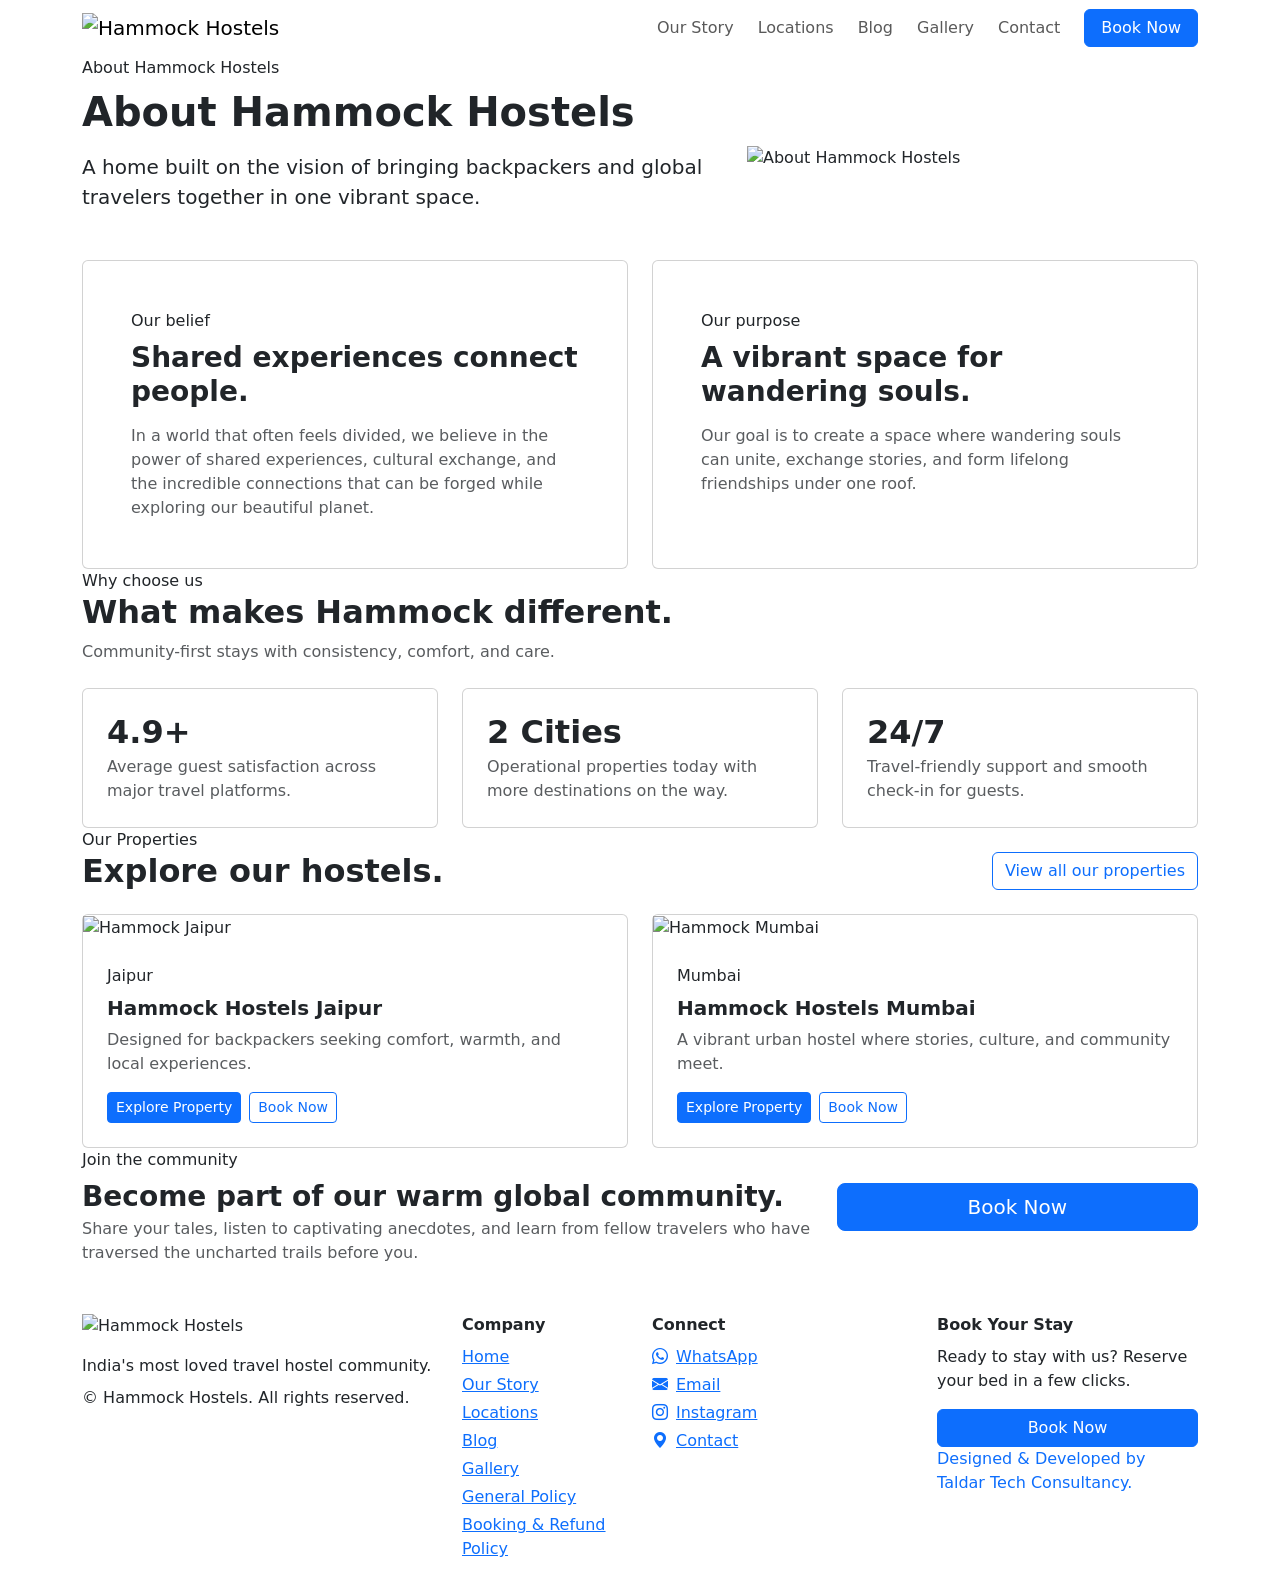
==== about.html @ 4b9c912d "Update navigation links across multiple pages to replace "Our Locations" with "Locations" for improv" ====
<!doctype html>
<html lang="en">
  <head>
    <meta charset="utf-8" />
    <meta name="viewport" content="width=device-width, initial-scale=1" />
    <title>About Hammock Hostels | Community-Driven Stays</title>
    <meta name="description" content="Learn about Hammock Hostels, our mission, values, and how we create community-driven backpacker stays across India." />

    <link rel="canonical" href="https://hammockhostels.com/about.html" />
    <meta name="robots" content="index, follow" />
    <meta name="author" content="Hammock Hostels" />
    <meta property="og:title" content="About Hammock Hostels | Community-Driven Stays" />
    <meta property="og:description" content="Learn about Hammock Hostels, our mission, values, and how we create community-driven backpacker stays across India." />
    <meta property="og:type" content="article" />
    <meta property="og:url" content="https://hammockhostels.com/about.html" />
    <meta property="og:image" content="https://hammockhostels.com/assets/logo/hammock-logo-without-letter.png" />
    <meta property="og:site_name" content="Hammock Hostels" />
    <meta name="twitter:card" content="summary_large_image" />
    <meta name="twitter:title" content="About Hammock Hostels | Community-Driven Stays" />
    <meta name="twitter:description" content="Learn about Hammock Hostels, our mission, values, and how we create community-driven backpacker stays across India." />
    <meta name="twitter:image" content="https://hammockhostels.com/assets/logo/hammock-logo-without-letter.png" />


    <link rel="icon" href="assets/logo/hammock-logo-without-letter.png" />
    <link href="https://cdn.jsdelivr.net/npm/bootstrap@5.3.3/dist/css/bootstrap.min.css" rel="stylesheet" />
    <link href="https://cdn.jsdelivr.net/npm/bootstrap-icons@1.11.3/font/bootstrap-icons.min.css" rel="stylesheet" />
    <link href="assets/css/style.css" rel="stylesheet" />
  </head>
  <body>
    <nav class="navbar navbar-expand-lg navbar-glass sticky-top">
      <div class="container">
        <a class="navbar-brand d-flex align-items-center gap-2" href="index.html">
          <img loading="lazy" decoding="async" class="brand-logo" src="assets/logo/hammock-logo.png" alt="Hammock Hostels" />
        </a>
        <button class="navbar-toggler" type="button" data-bs-toggle="collapse" data-bs-target="#nav">
          <span class="navbar-toggler-icon"></span>
        </button>
        <div id="nav" class="collapse navbar-collapse">
          <ul class="navbar-nav ms-auto align-items-lg-center gap-lg-2">
            <li class="nav-item"><a class="nav-link" data-nav href="about.html">Our Story</a></li>
            <li class="nav-item"><a class="nav-link" data-nav href="properties.html">Locations</a></li>
            <li class="nav-item"><a class="nav-link" data-nav href="blog.html">Blog</a></li>
            <li class="nav-item"><a class="nav-link" data-nav href="gallery.html">Gallery</a></li>
            <li class="nav-item"><a class="nav-link" data-nav href="contact.html">Contact</a></li>
            <li class="nav-item ms-lg-2">
              <a class="btn btn-primary px-3" data-book-now href="https://live.ipms247.com/booking/book-rooms-hammockhostels">Book Now</a>
            </li>
          </ul>
        </div>
      </div>
    </nav>

    <header class="hero">
      <div class="container">
        <div class="row align-items-center g-4">
          <div class="col-lg-7">
            <div class="section-kicker mb-2">About Hammock Hostels</div>
            <h1 class="display-6 fw-bold mb-3">About Hammock Hostels</h1>
            <p class="lead mb-0">
              A home built on the vision of bringing backpackers and global travelers together in one vibrant space.
            </p>
            <div class="logo-cluster mt-4" aria-hidden="true">
                <img loading="lazy" decoding="async" class="logo-chip" src="assets/icons/logo-pack/Asset_29-131c7d7a-509d-4165-92bc-ad2beef2f0e0.png" alt="" aria-hidden="true" />
                <img loading="lazy" decoding="async" class="logo-chip" src="assets/icons/logo-pack/Asset_31-cc5bdbb4-d6c3-4445-a558-3cbe6548e3f3.png" alt="" aria-hidden="true" />
                <img loading="lazy" decoding="async" class="logo-chip" src="assets/icons/logo-pack/Asset_30-63a9f357-3b24-4699-88d5-4d96b8bf641d.png" alt="" aria-hidden="true" />
            </div>
          </div>
          <div class="col-lg-5">
            <div class="hero-media">
              <picture>
                <source srcset="assets/images/our-story.webp" type="image/webp" />
                <img loading="eager" fetchpriority="high" decoding="async" src="assets/images/our-story.webp" alt="About Hammock Hostels" />
              </picture>
            </div>
          </div>
        </div>
      </div>
    </header>

    <main>
      <section class="section">
        <div class="container container-narrow">
          <div class="row g-4">
            <div class="col-lg-6">
              <div class="card card-soft h-100">
                <div class="card-body p-4 p-lg-5">
                  <div class="section-kicker mb-2">Our belief</div>
                  <h2 class="h3 fw-bold mb-3">Shared experiences connect people.</h2>
                  <p class="text-muted mb-0">
                    In a world that often feels divided, we believe in the power of shared experiences, cultural exchange,
                    and the incredible connections that can be forged while exploring our beautiful planet.
                  </p>
                </div>
              </div>
            </div>
            <div class="col-lg-6">
              <div class="card card-soft h-100">
                <div class="card-body p-4 p-lg-5">
                  <div class="section-kicker mb-2">Our purpose</div>
                  <h2 class="h3 fw-bold mb-3">A vibrant space for wandering souls.</h2>
                  <p class="text-muted mb-0">
                    Our goal is to create a space where wandering souls can unite, exchange stories, and form lifelong
                    friendships under one roof.
                  </p>
                </div>
              </div>
            </div>
          </div>
        </div>
      </section>

      <section class="section pt-0">
        <div class="container container-narrow">
          <div class="section-heading mb-4">
            <div class="section-kicker">Why choose us</div>
            <h2 class="h2 fw-bold mb-2">What makes Hammock different.</h2>
            <p class="text-muted mb-0">Community-first stays with consistency, comfort, and care.</p>
          </div>
          <div class="row g-4">
            <div class="col-md-4">
              <div class="card card-soft h-100">
                <div class="card-body p-4">
                  <div class="h2 fw-bold mb-1">4.9+</div>
                  <p class="text-muted mb-0">Average guest satisfaction across major travel platforms.</p>
                </div>
              </div>
            </div>
            <div class="col-md-4">
              <div class="card card-soft h-100">
                <div class="card-body p-4">
                  <div class="h2 fw-bold mb-1">2 Cities</div>
                  <p class="text-muted mb-0">Operational properties today with more destinations on the way.</p>
                </div>
              </div>
            </div>
            <div class="col-md-4">
              <div class="card card-soft h-100">
                <div class="card-body p-4">
                  <div class="h2 fw-bold mb-1">24/7</div>
                  <p class="text-muted mb-0">Travel-friendly support and smooth check-in for guests.</p>
                </div>
              </div>
            </div>
          </div>
        </div>
      </section>

      <section class="section pt-0">
        <div class="container container-narrow">
          <div class="d-flex align-items-end justify-content-between gap-3 mb-4">
            <div class="section-heading">
              <div class="section-kicker">Our Properties</div>
              <h2 class="h2 fw-bold mb-0">Explore our hostels.</h2>
            </div>
            <a class="btn btn-outline-primary d-none d-md-inline-flex" href="properties.html">View all our properties</a>
          </div>
          <div class="row g-4">
            <div class="col-md-6">
              <article class="card card-soft h-100">
                <div class="property-thumb">
                  <img loading="lazy" decoding="async" src="assets/images/jaipur.webp" alt="Hammock Jaipur" />
                </div>
                <div class="card-body p-4">
                  <div class="section-kicker mb-2">Jaipur</div>
                  <h3 class="h5 fw-bold mb-2">Hammock Hostels Jaipur</h3>
                  <p class="text-muted mb-3">Designed for backpackers seeking comfort, warmth, and local experiences.</p>
                  <div class="d-flex gap-2">
                    <a class="btn btn-primary btn-sm" href="jaipur.html">Explore Property</a>
                    <a class="btn btn-outline-primary btn-sm" data-book-now href="https://live.ipms247.com/booking/book-rooms-hammockhostels">Book Now</a>
                  </div>
                </div>
              </article>
            </div>
            <div class="col-md-6">
              <article class="card card-soft h-100">
                <div class="property-thumb">
                  <img loading="lazy" decoding="async" src="assets/images/mumbai.webp" alt="Hammock Mumbai" />
                </div>
                <div class="card-body p-4">
                  <div class="section-kicker mb-2">Mumbai</div>
                  <h3 class="h5 fw-bold mb-2">Hammock Hostels Mumbai</h3>
                  <p class="text-muted mb-3">A vibrant urban hostel where stories, culture, and community meet.</p>
                  <div class="d-flex gap-2">
                    <a class="btn btn-primary btn-sm" href="mumbai.html">Explore Property</a>
                    <a class="btn btn-outline-primary btn-sm" data-book-now href="https://live.ipms247.com/booking/book-rooms-hammockhostels">Book Now</a>
                  </div>
                </div>
              </article>
            </div>
          </div>
        </div>
      </section>

      <section class="section pt-0">
        <div class="container container-narrow">
          <div class="cta-band">
            <div class="row g-3 align-items-center">
              <div class="col-lg-8">
                <div class="section-kicker mb-2">Join the community</div>
                <h2 class="h3 fw-bold mb-1">Become part of our warm global community.</h2>
                <p class="text-muted mb-0">
                  Share your tales, listen to captivating anecdotes, and learn from fellow travelers who have traversed
                  the uncharted trails before you.
                </p>
              </div>
              <div class="col-lg-4 text-lg-end">
                <a class="btn btn-primary btn-lg w-100 w-lg-auto px-4" data-book-now href="https://live.ipms247.com/booking/book-rooms-hammockhostels">Book Now</a>
              </div>
            </div>
          </div>
        </div>
      </section>
    </main>
    <footer class="pt-5 pb-4">
      <div class="container">
        <div class="row g-4 align-items-start footer-grid">
          <div class="col-lg-4">
            <img loading="lazy" decoding="async" class="footer-logo" src="assets/logo/hammock-logo.png" alt="Hammock Hostels" />
            <p class="mt-3 mb-2 fineprint">India's most loved travel hostel community.</p>
            <p class="mb-0 fineprint">© <span data-current-year></span> Hammock Hostels. All rights reserved.</p>
          </div>

          <div class="col-6 col-md-4 col-lg-2">
            <div class="fw-semibold mb-2">Company</div>
            <div class="d-grid gap-1">
              <a href="index.html">Home</a>
              <a href="about.html">Our Story</a>
              <a href="properties.html">Locations</a>
              <a href="blog.html">Blog</a>
              <a href="gallery.html">Gallery</a>
              <a href="general-policy.html">General Policy</a>
              <a href="booking-refund-policy.html">Booking &amp; Refund Policy</a>
            </div>
          </div>

          <div class="col-6 col-md-4 col-lg-3">
            <div class="fw-semibold mb-2">Connect</div>
            <div class="d-grid gap-1 footer-social-links">
              <a href="https://wa.me/+919152216941" target="_blank" rel="noopener noreferrer"><i class="bi bi-whatsapp me-2" aria-hidden="true"></i>WhatsApp</a>
              <a href="mailto:hello@hammockhostels.com"><i class="bi bi-envelope-fill me-2" aria-hidden="true"></i>Email</a>
              <a href="https://www.instagram.com/hammock.hostels?igsh=cXl5Z3djZmlzbGJj" target="_blank" rel="noopener noreferrer"><i class="bi bi-instagram me-2" aria-hidden="true"></i>Instagram</a>
              <a href="contact.html"><i class="bi bi-geo-alt-fill me-2" aria-hidden="true"></i>Contact</a>
            </div>
          </div>

          <div class="col-md-4 col-lg-3">
            <div class="fw-semibold mb-2">Book Your Stay</div>
            <p class="fineprint mb-3">Ready to stay with us? Reserve your bed in a few clicks.</p>
            <a class="btn btn-primary w-100" data-book-now href="https://live.ipms247.com/booking/book-rooms-hammockhostels">Book Now</a>
            <a class="fineprint d-inline-block text-decoration-none" href="https://taldartechconsultancy.com" target="_blank" rel="noopener noreferrer">Designed &amp; Developed by Taldar Tech Consultancy.</a>
          </div>
        </div>
      </div>
    </footer>

    <script src="https://cdn.jsdelivr.net/npm/bootstrap@5.3.3/dist/js/bootstrap.bundle.min.js"></script>
    <script src="assets/js/main.js"></script>
  </body>
</html>
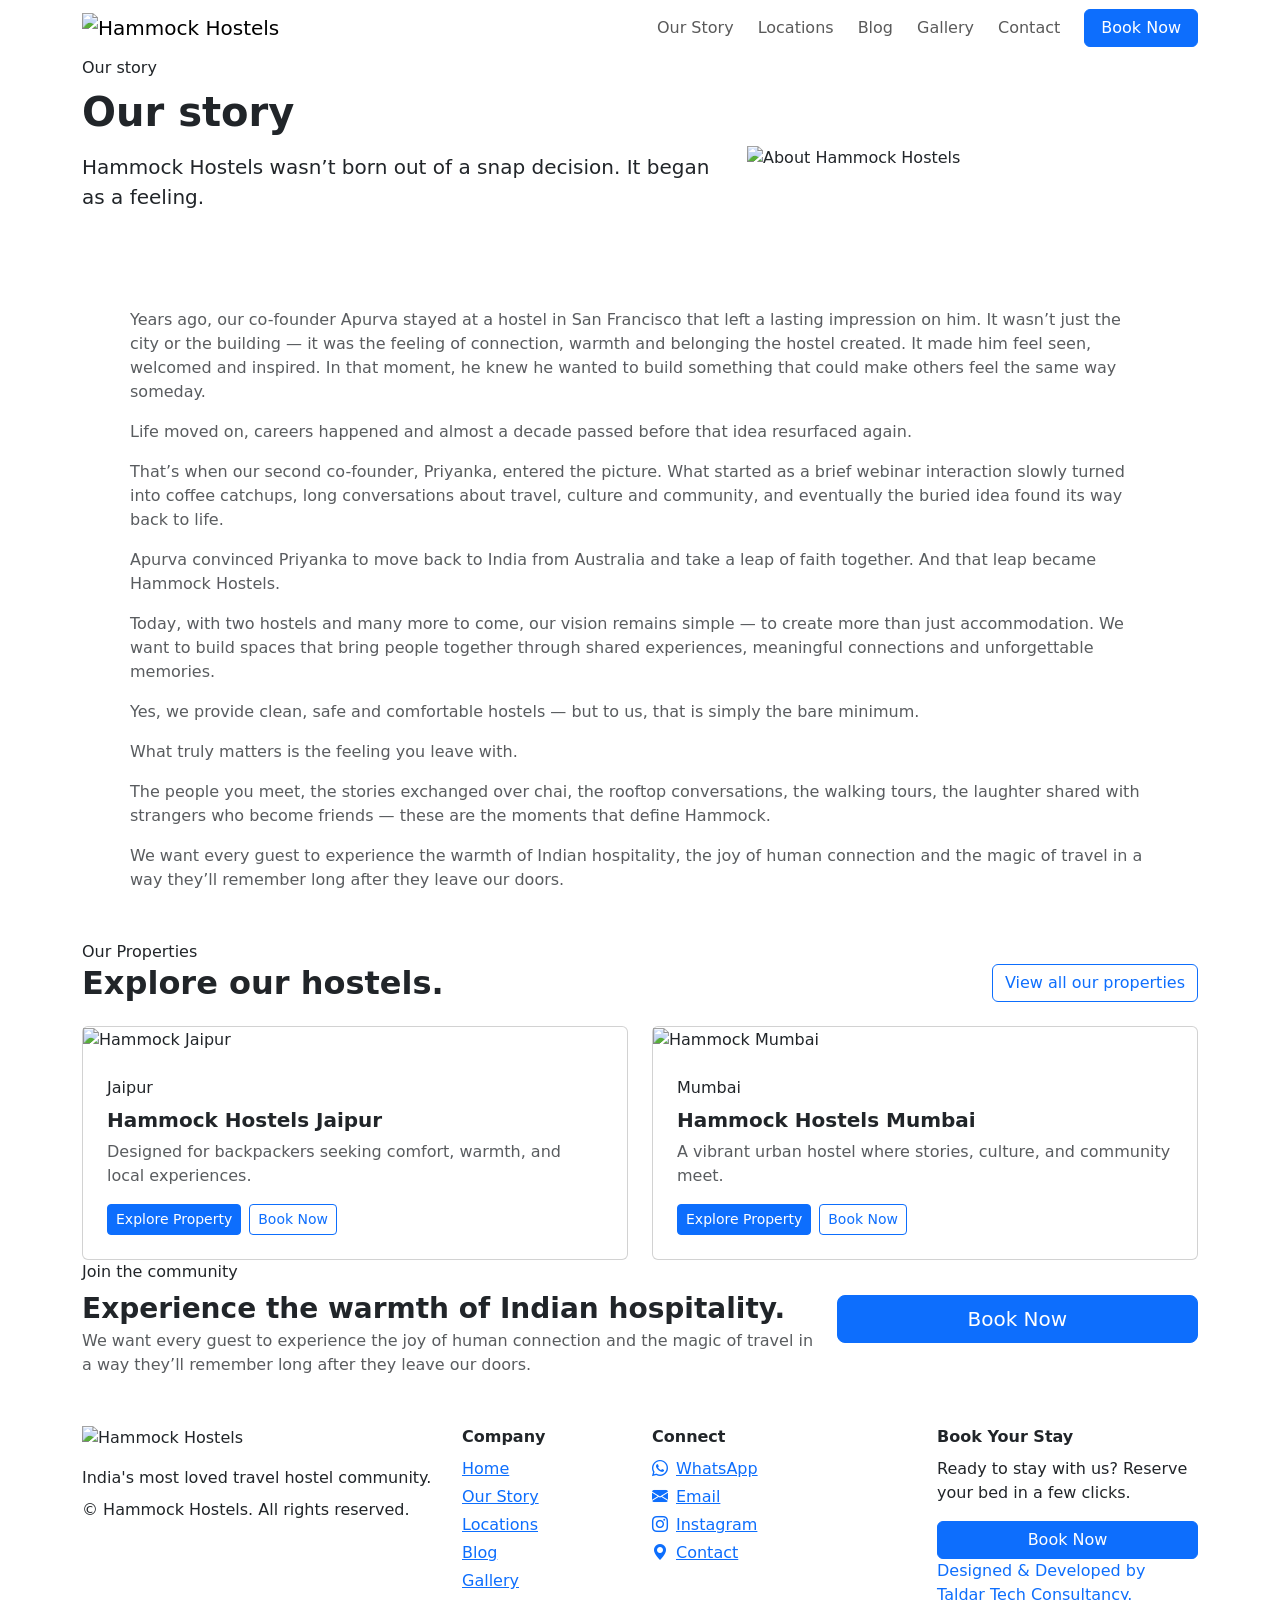
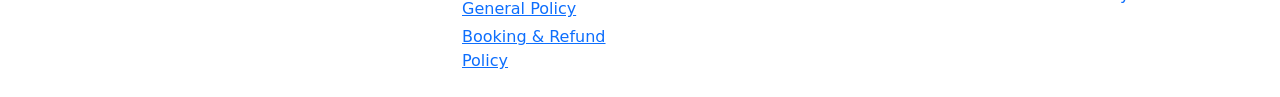
==== commit 62e72fc5: "Revise about.html content to enhance storytelling and emotional connection; update section titles an" ====
--- a/about.html
+++ b/about.html
@@ -54,10 +54,10 @@
       <div class="container">
         <div class="row align-items-center g-4">
           <div class="col-lg-7">
-            <div class="section-kicker mb-2">About Hammock Hostels</div>
-            <h1 class="display-6 fw-bold mb-3">About Hammock Hostels</h1>
+            <div class="section-kicker mb-2">Our story</div>
+            <h1 class="display-6 fw-bold mb-3">Our story</h1>
             <p class="lead mb-0">
-              A home built on the vision of bringing backpackers and global travelers together in one vibrant space.
+              Hammock Hostels wasn&rsquo;t born out of a snap decision. It began as a feeling.
             </p>
             <div class="logo-cluster mt-4" aria-hidden="true">
                 <img loading="lazy" decoding="async" class="logo-chip" src="assets/icons/logo-pack/Asset_29-131c7d7a-509d-4165-92bc-ad2beef2f0e0.png" alt="" aria-hidden="true" />
@@ -80,66 +80,17 @@
     <main>
       <section class="section">
         <div class="container container-narrow">
-          <div class="row g-4">
-            <div class="col-lg-6">
-              <div class="card card-soft h-100">
-                <div class="card-body p-4 p-lg-5">
-                  <div class="section-kicker mb-2">Our belief</div>
-                  <h2 class="h3 fw-bold mb-3">Shared experiences connect people.</h2>
-                  <p class="text-muted mb-0">
-                    In a world that often feels divided, we believe in the power of shared experiences, cultural exchange,
-                    and the incredible connections that can be forged while exploring our beautiful planet.
-                  </p>
-                </div>
-              </div>
-            </div>
-            <div class="col-lg-6">
-              <div class="card card-soft h-100">
-                <div class="card-body p-4 p-lg-5">
-                  <div class="section-kicker mb-2">Our purpose</div>
-                  <h2 class="h3 fw-bold mb-3">A vibrant space for wandering souls.</h2>
-                  <p class="text-muted mb-0">
-                    Our goal is to create a space where wandering souls can unite, exchange stories, and form lifelong
-                    friendships under one roof.
-                  </p>
-                </div>
-              </div>
-            </div>
-          </div>
-        </div>
-      </section>
-
-      <section class="section pt-0">
-        <div class="container container-narrow">
-          <div class="section-heading mb-4">
-            <div class="section-kicker">Why choose us</div>
-            <h2 class="h2 fw-bold mb-2">What makes Hammock different.</h2>
-            <p class="text-muted mb-0">Community-first stays with consistency, comfort, and care.</p>
-          </div>
-          <div class="row g-4">
-            <div class="col-md-4">
-              <div class="card card-soft h-100">
-                <div class="card-body p-4">
-                  <div class="h2 fw-bold mb-1">4.9+</div>
-                  <p class="text-muted mb-0">Average guest satisfaction across major travel platforms.</p>
-                </div>
-              </div>
-            </div>
-            <div class="col-md-4">
-              <div class="card card-soft h-100">
-                <div class="card-body p-4">
-                  <div class="h2 fw-bold mb-1">2 Cities</div>
-                  <p class="text-muted mb-0">Operational properties today with more destinations on the way.</p>
-                </div>
-              </div>
-            </div>
-            <div class="col-md-4">
-              <div class="card card-soft h-100">
-                <div class="card-body p-4">
-                  <div class="h2 fw-bold mb-1">24/7</div>
-                  <p class="text-muted mb-0">Travel-friendly support and smooth check-in for guests.</p>
-                </div>
-              </div>
+          <div class="hero-card p-4 p-lg-5">
+            <div class="d-grid gap-3 text-muted">
+              <p class="mb-0">Years ago, our co-founder Apurva stayed at a hostel in San Francisco that left a lasting impression on him. It wasn&rsquo;t just the city or the building — it was the feeling of connection, warmth and belonging the hostel created. It made him feel seen, welcomed and inspired. In that moment, he knew he wanted to build something that could make others feel the same way someday.</p>
+              <p class="mb-0">Life moved on, careers happened and almost a decade passed before that idea resurfaced again.</p>
+              <p class="mb-0">That&rsquo;s when our second co-founder, Priyanka, entered the picture. What started as a brief webinar interaction slowly turned into coffee catchups, long conversations about travel, culture and community, and eventually the buried idea found its way back to life.</p>
+              <p class="mb-0">Apurva convinced Priyanka to move back to India from Australia and take a leap of faith together. And that leap became Hammock Hostels.</p>
+              <p class="mb-0">Today, with two hostels and many more to come, our vision remains simple — to create more than just accommodation. We want to build spaces that bring people together through shared experiences, meaningful connections and unforgettable memories.</p>
+              <p class="mb-0">Yes, we provide clean, safe and comfortable hostels — but to us, that is simply the bare minimum.</p>
+              <p class="mb-0">What truly matters is the feeling you leave with.</p>
+              <p class="mb-0">The people you meet, the stories exchanged over chai, the rooftop conversations, the walking tours, the laughter shared with strangers who become friends — these are the moments that define Hammock.</p>
+              <p class="mb-0">We want every guest to experience the warmth of Indian hospitality, the joy of human connection and the magic of travel in a way they&rsquo;ll remember long after they leave our doors.</p>
             </div>
           </div>
         </div>
@@ -197,10 +148,9 @@
             <div class="row g-3 align-items-center">
               <div class="col-lg-8">
                 <div class="section-kicker mb-2">Join the community</div>
-                <h2 class="h3 fw-bold mb-1">Become part of our warm global community.</h2>
+                <h2 class="h3 fw-bold mb-1">Experience the warmth of Indian hospitality.</h2>
                 <p class="text-muted mb-0">
-                  Share your tales, listen to captivating anecdotes, and learn from fellow travelers who have traversed
-                  the uncharted trails before you.
+                  We want every guest to experience the joy of human connection and the magic of travel in a way they&rsquo;ll remember long after they leave our doors.
                 </p>
               </div>
               <div class="col-lg-4 text-lg-end">
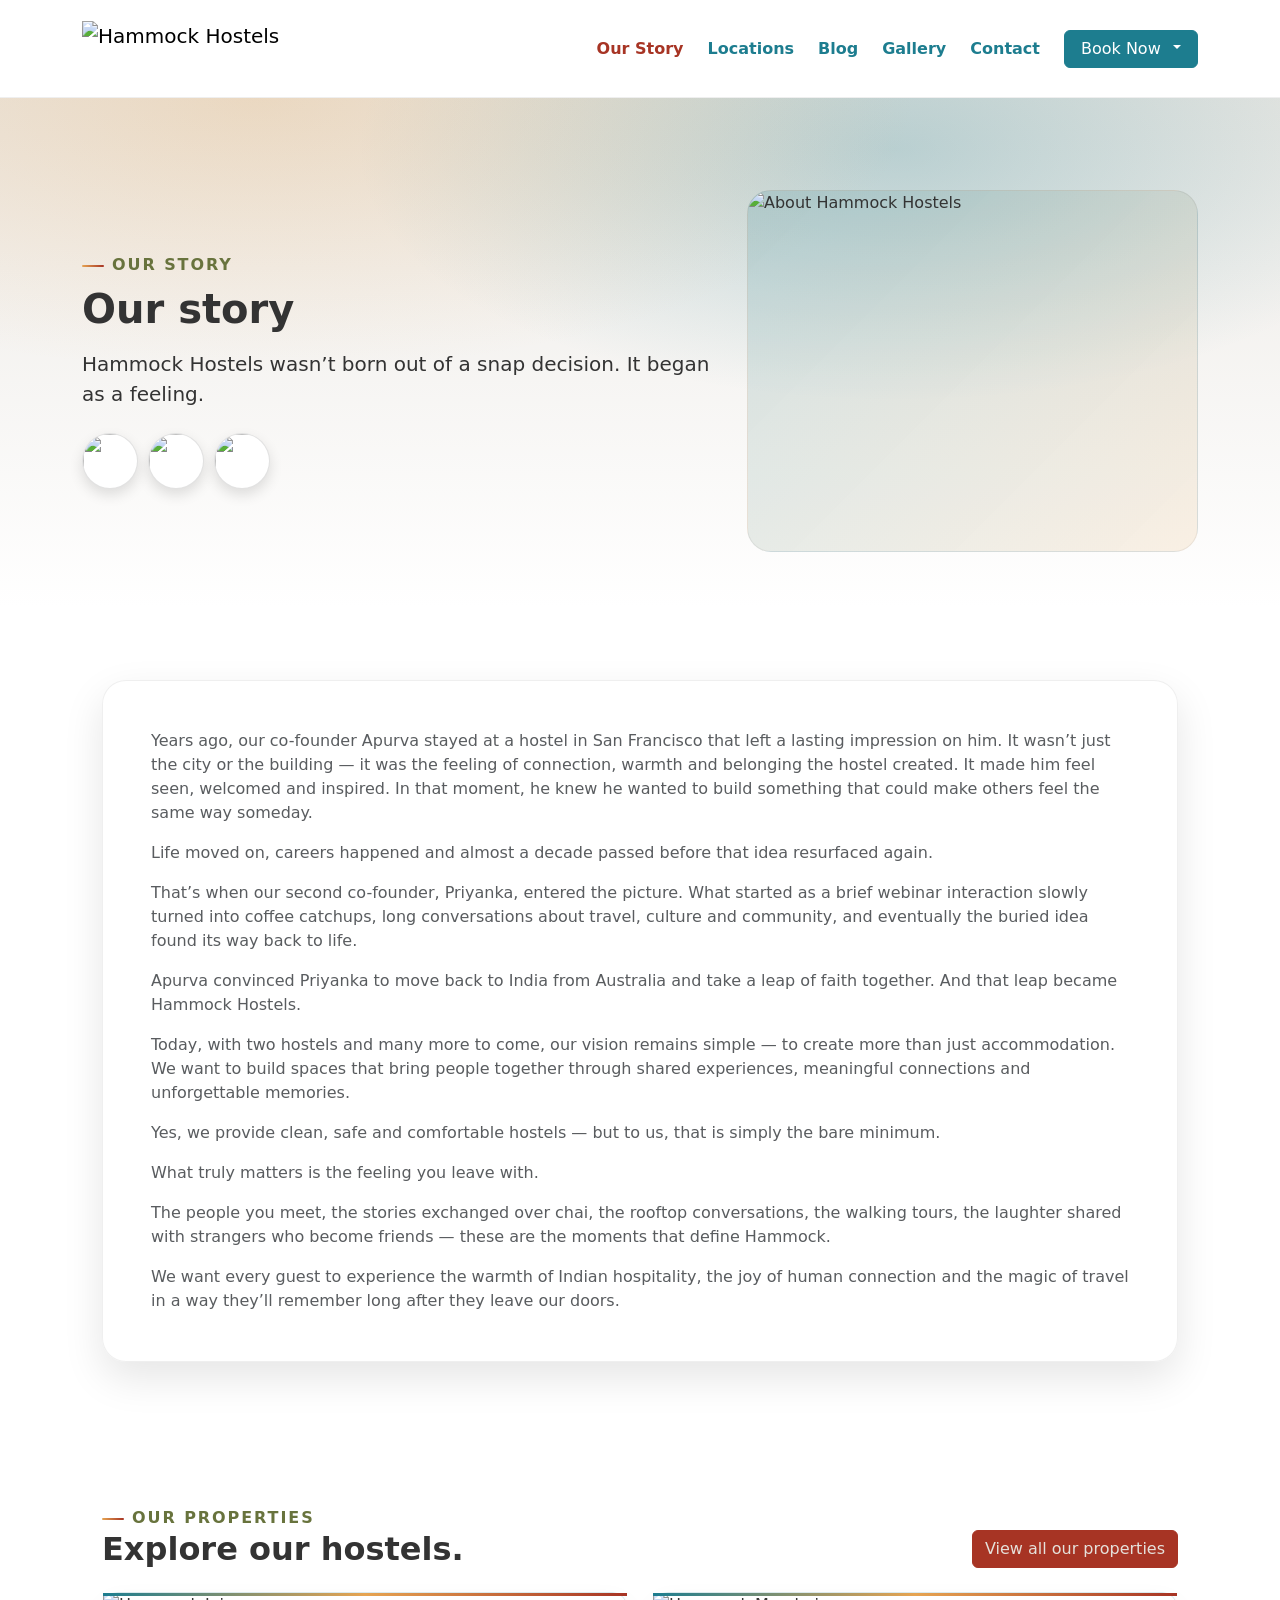
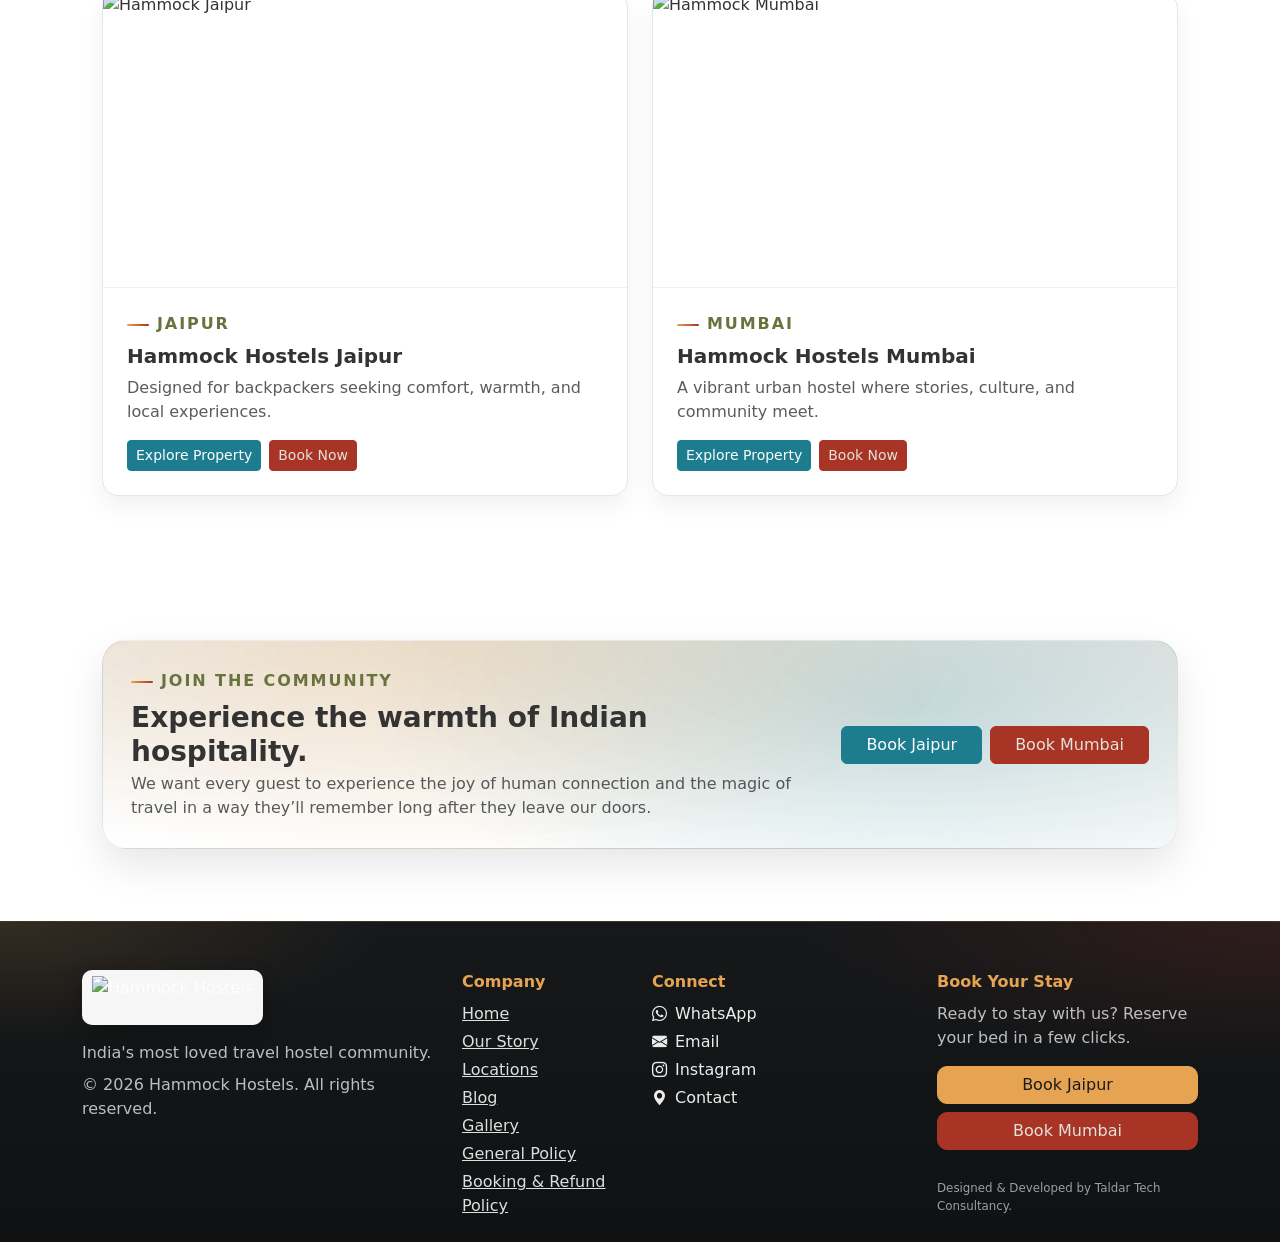
==== commit f91e328f: "Implement dropdown booking options for Jaipur and Mumbai across multiple pages; enhance user experie" ====
--- a/about.html
+++ b/about.html
@@ -42,8 +42,23 @@
             <li class="nav-item"><a class="nav-link" data-nav href="blog.html">Blog</a></li>
             <li class="nav-item"><a class="nav-link" data-nav href="gallery.html">Gallery</a></li>
             <li class="nav-item"><a class="nav-link" data-nav href="contact.html">Contact</a></li>
-            <li class="nav-item ms-lg-2">
-              <a class="btn btn-primary px-3" data-book-now href="https://live.ipms247.com/booking/book-rooms-hammockhostels">Book Now</a>
+            <li class="nav-item dropdown ms-lg-2 book-nav-dropdown">
+              <button
+                class="btn btn-primary px-3 dropdown-toggle"
+                type="button"
+                data-bs-toggle="dropdown"
+                aria-expanded="false"
+              >
+                Book Now
+              </button>
+              <ul class="dropdown-menu dropdown-menu-end shadow-sm">
+                <li>
+                  <a class="dropdown-item" data-book-jaipur href="https://live.ipms247.com/booking/book-rooms-indisoulhospitalityworkspvtltdhammockhostels">Book Jaipur</a>
+                </li>
+                <li>
+                  <a class="dropdown-item" data-book-mumbai href="https://live.ipms247.com/booking/book-rooms-hammockhostels">Book Mumbai</a>
+                </li>
+              </ul>
             </li>
           </ul>
         </div>
@@ -117,7 +132,7 @@
                   <p class="text-muted mb-3">Designed for backpackers seeking comfort, warmth, and local experiences.</p>
                   <div class="d-flex gap-2">
                     <a class="btn btn-primary btn-sm" href="jaipur.html">Explore Property</a>
-                    <a class="btn btn-outline-primary btn-sm" data-book-now href="https://live.ipms247.com/booking/book-rooms-hammockhostels">Book Now</a>
+                    <a class="btn btn-outline-primary btn-sm" data-book-jaipur href="https://live.ipms247.com/booking/book-rooms-indisoulhospitalityworkspvtltdhammockhostels">Book Now</a>
                   </div>
                 </div>
               </article>
@@ -133,7 +148,7 @@
                   <p class="text-muted mb-3">A vibrant urban hostel where stories, culture, and community meet.</p>
                   <div class="d-flex gap-2">
                     <a class="btn btn-primary btn-sm" href="mumbai.html">Explore Property</a>
-                    <a class="btn btn-outline-primary btn-sm" data-book-now href="https://live.ipms247.com/booking/book-rooms-hammockhostels">Book Now</a>
+                    <a class="btn btn-outline-primary btn-sm" data-book-mumbai href="https://live.ipms247.com/booking/book-rooms-hammockhostels">Book Now</a>
                   </div>
                 </div>
               </article>
@@ -154,7 +169,10 @@
                 </p>
               </div>
               <div class="col-lg-4 text-lg-end">
-                <a class="btn btn-primary btn-lg w-100 w-lg-auto px-4" data-book-now href="https://live.ipms247.com/booking/book-rooms-hammockhostels">Book Now</a>
+                <div class="book-cta-pair d-flex flex-wrap gap-2 justify-content-lg-end">
+                  <a class="btn btn-primary px-4" data-book-jaipur href="https://live.ipms247.com/booking/book-rooms-indisoulhospitalityworkspvtltdhammockhostels">Book Jaipur</a>
+                  <a class="btn btn-outline-primary px-4" data-book-mumbai href="https://live.ipms247.com/booking/book-rooms-hammockhostels">Book Mumbai</a>
+                </div>
               </div>
             </div>
           </div>
@@ -196,7 +214,10 @@
           <div class="col-md-4 col-lg-3">
             <div class="fw-semibold mb-2">Book Your Stay</div>
             <p class="fineprint mb-3">Ready to stay with us? Reserve your bed in a few clicks.</p>
-            <a class="btn btn-primary w-100" data-book-now href="https://live.ipms247.com/booking/book-rooms-hammockhostels">Book Now</a>
+            <div class="book-cta-pair book-cta-pair--stack">
+              <a class="btn btn-primary w-100" data-book-jaipur href="https://live.ipms247.com/booking/book-rooms-indisoulhospitalityworkspvtltdhammockhostels">Book Jaipur</a>
+              <a class="btn btn-outline-primary w-100" data-book-mumbai href="https://live.ipms247.com/booking/book-rooms-hammockhostels">Book Mumbai</a>
+            </div>
             <a class="fineprint d-inline-block text-decoration-none" href="https://taldartechconsultancy.com" target="_blank" rel="noopener noreferrer">Designed &amp; Developed by Taldar Tech Consultancy.</a>
           </div>
         </div>
--- a/assets/css/style.css
+++ b/assets/css/style.css
@@ -0,0 +1,1405 @@
+/* Hammock Hostels — static Bootstrap theme layer */
+
+:root{
+  --color-primary:#1D7D8F;
+  --color-olive:#68733D;
+  --color-rust:#A73424;
+  --color-sand:#E6A452;
+  --color-cream:#E5E1DB;
+  --color-charcoal:#333333;
+
+  --bs-body-color: var(--color-charcoal);
+  --bs-body-bg: #fff;
+
+  --shadow-soft: 0 16px 40px rgba(0,0,0,.10);
+  --radius-lg: 24px;
+  --radius-md: 16px;
+  --radius-sm: 12px;
+}
+
+@font-face{
+  font-family:"Lexend Deca";
+  src:url("../fonts/lexend-deca/LexendDeca-Regular.ttf") format("truetype");
+  font-weight:400;
+  font-style:normal;
+  font-display:swap;
+}
+@font-face{
+  font-family:"Lexend Deca";
+  src:url("../fonts/lexend-deca/LexendDeca-Medium.ttf") format("truetype");
+  font-weight:500;
+  font-style:normal;
+  font-display:swap;
+}
+@font-face{
+  font-family:"Lexend Deca";
+  src:url("../fonts/lexend-deca/LexendDeca-SemiBold.ttf") format("truetype");
+  font-weight:600;
+  font-style:normal;
+  font-display:swap;
+}
+@font-face{
+  font-family:"Lexend Deca";
+  src:url("../fonts/lexend-deca/LexendDeca-Bold.ttf") format("truetype");
+  font-weight:700;
+  font-style:normal;
+  font-display:swap;
+}
+
+html, body{
+  font-family:"Lexend Deca", system-ui, -apple-system, Segoe UI, Roboto, Arial, sans-serif;
+}
+
+a{ color: var(--color-primary); }
+a:hover{ color: color-mix(in srgb, var(--color-primary) 85%, #000); }
+
+.container-narrow{
+  max-width: 1100px;
+}
+
+.brand-logo{
+  height: 55px;
+  width: auto;
+  transition: transform .35s ease;
+}
+.brand-logo:hover{
+  transform: translateY(-1px) scale(1.02);
+}
+@media (max-width: 575.98px){
+  .brand-logo{
+    height: 38px;
+  }
+  .navbar-brand{
+    padding: 5px 10px;
+  }
+}
+
+.navbar{
+  --bs-navbar-padding-y: 1rem;
+}
+.navbar-glass{
+  background: rgba(255,255,255,.86);
+  backdrop-filter: blur(10px);
+  border-bottom: 1px solid rgba(51,51,51,.08);
+}
+.navbar-glass .navbar-toggler{
+  border-color: rgba(51,51,51,.18);
+}
+.navbar-glass .navbar-toggler:focus{
+  box-shadow: 0 0 0 .2rem rgba(29,125,143,.18);
+}
+.navbar-glass .navbar-toggler-icon{
+  background-image: url("data:image/svg+xml,%3csvg xmlns='http://www.w3.org/2000/svg' viewBox='0 0 30 30'%3e%3cpath stroke='rgba%2851,51,51,0.85%29' stroke-linecap='round' stroke-miterlimit='10' stroke-width='2' d='M4 7h22M4 15h22M4 23h22'/%3e%3c/svg%3e");
+}
+.navbar-nav .nav-link{
+  color: var(--color-primary);
+  font-weight: 600;
+  transition: color .22s ease;
+}
+.navbar-nav .nav-link:hover{
+  color: var(--color-rust);
+}
+.navbar-nav .nav-link.active{
+  color: var(--color-rust);
+}
+
+.btn-primary{
+  --bs-btn-bg: var(--color-primary);
+  --bs-btn-border-color: var(--color-primary);
+  --bs-btn-hover-bg: color-mix(in srgb, var(--color-primary) 85%, #000);
+  --bs-btn-hover-border-color: color-mix(in srgb, var(--color-primary) 85%, #000);
+  --bs-btn-active-bg: color-mix(in srgb, var(--color-primary) 75%, #000);
+  --bs-btn-active-border-color: color-mix(in srgb, var(--color-primary) 75%, #000);
+  transition: transform .22s ease, box-shadow .22s ease;
+}
+
+.btn-outline-primary{
+  --bs-btn-bg: var(--color-rust);
+  --bs-btn-color: var(--color-cream);
+  --bs-btn-border-color: var(--color-rust);
+  --bs-btn-hover-bg: color-mix(in srgb, var(--color-rust) 85%, #000);
+  --bs-btn-hover-border-color: color-mix(in srgb, var(--color-rust) 85%, #000);
+  transition: transform .22s ease, box-shadow .22s ease;
+}
+.btn-primary:hover,
+.btn-outline-primary:hover{
+  transform: translateY(-2px);
+  box-shadow: 0 10px 20px rgba(0,0,0,.12);
+}
+
+.badge-soft{
+  background: color-mix(in srgb, var(--color-cream) 82%, #fff);
+  border: 1px solid color-mix(in srgb, var(--color-olive) 38%, #fff);
+  color: var(--color-charcoal);
+}
+
+.section{
+  padding: 72px 0;
+}
+@media (max-width: 991.98px){
+  .section{ padding: 56px 0; }
+}
+
+/* Keep vertical rhythm consistent on every page/section */
+.section.pt-0{
+  padding-top: 72px !important;
+}
+@media (max-width: 991.98px){
+  .section.pt-0{
+    padding-top: 56px !important;
+  }
+}
+
+.section-heading{
+  max-width: 760px;
+}
+.section-kicker{
+  letter-spacing: .12em;
+  text-transform: uppercase;
+  font-weight: 600;
+  font-size: 1rem;
+  color: var(--color-olive);
+}
+.section-kicker::before{
+  content: "";
+  display: inline-block;
+  width: 22px;
+  height: 2px;
+  margin-right: 8px;
+  vertical-align: middle;
+  background: linear-gradient(90deg, var(--color-sand), var(--color-rust));
+  border-radius: 999px;
+}
+
+.display-hero{
+  letter-spacing: -0.02em;
+}
+
+
+.logo-cluster{
+  display: flex;
+  flex-wrap: wrap;
+  gap: 10px;
+}
+.logo-chip{
+  width: 56px;
+  height: 56px;
+  border-radius: 999px;
+  border: 1px solid rgba(51,51,51,.14);
+  box-shadow: 0 6px 14px rgba(0,0,0,.12);
+  background: #fff;
+  object-fit: cover;
+}
+.home-page .logo-chip{
+  animation: logoFloat 6.5s ease-in-out infinite;
+}
+.home-page .logo-chip:nth-child(2){
+  animation-delay: .6s;
+}
+.home-page .logo-chip:nth-child(3){
+  animation-delay: 1.2s;
+}
+
+.home-page .hero{
+  animation: heroFadeIn .9s ease-out both;
+}
+.home-page .hero-media:not(.hero-media-carousel){
+  animation: mediaBreath 8s ease-in-out infinite;
+}
+.home-page .hero .btn{
+  animation: buttonSoftIn .7s ease both;
+  animation-delay: .25s;
+}
+
+.hero{
+  padding: 92px 0 56px;
+  background:
+    radial-gradient(1200px 500px at 20% 0%, rgba(230,164,82,.24), transparent 55%),
+    radial-gradient(900px 420px at 70% 10%, rgba(29,125,143,.25), transparent 60%),
+    linear-gradient(180deg, rgba(229,225,219,.75), rgba(255,255,255,.92));
+}
+.hero-card{
+  border-radius: var(--radius-lg);
+  background: rgba(255,255,255,.85);
+  border: 1px solid rgba(51,51,51,.08);
+  box-shadow: var(--shadow-soft);
+  overflow: hidden;
+  transition: transform .3s ease, box-shadow .3s ease;
+}
+.hero-card:hover{
+  transform: translateY(-4px);
+  box-shadow: 0 20px 38px rgba(0,0,0,.14);
+}
+.hero-media{
+  min-height: 360px;
+  border-radius: var(--radius-lg);
+  background: linear-gradient(135deg, rgba(29,125,143,.16), rgba(230,164,82,.14));
+  border: 1px solid rgba(51,51,51,.08);
+  overflow: hidden;
+}
+.hero-media picture{
+  display: block;
+  height: 100%;
+}
+.hero-media img{
+  width: 100%;
+  height: 100%;
+  min-height: 360px;
+  object-fit: cover;
+  display: block;
+  transition: transform .8s ease;
+}
+.hero-media:hover img{
+  transform: scale(1.04);
+}
+.hero-media-carousel{
+  position: relative;
+  padding: 0;
+  width: 100%;
+  height: 400px;
+  min-height: 360px;
+}
+.hero-carousel{
+  position: absolute;
+  inset: 0;
+  width: 100%;
+  height: 100%;
+}
+.hero-carousel .carousel-inner{
+  position: relative;
+  width: 100%;
+  height: 100%;
+}
+.hero-carousel.carousel-fade .carousel-item{
+  position: absolute;
+  top: 0;
+  left: 0;
+  display: block;
+  width: 100%;
+  height: 100%;
+  margin-right: 0;
+  float: none;
+}
+.hero-carousel .carousel-item img{
+  width: 100%;
+  height: 100%;
+  min-height: 0;
+  object-fit: cover;
+  object-position: center;
+  display: block;
+}
+@media (max-width: 991.98px){
+  .hero-media-carousel{
+    height: 340px;
+  }
+}
+@media (max-width: 575.98px){
+  .hero-media-carousel{
+    height: 280px;
+    min-height: 280px;
+  }
+}
+.hero-carousel .carousel-indicators{
+  margin-bottom: 14px;
+}
+.hero-carousel .carousel-indicators [data-bs-target]{
+  width: 10px;
+  height: 10px;
+  border-radius: 50%;
+  border: 0;
+  background-color: rgba(255,255,255,.55);
+  opacity: 1;
+}
+.hero-carousel .carousel-indicators .active{
+  background-color: var(--color-primary);
+}
+.hero-carousel .carousel-control-prev,
+.hero-carousel .carousel-control-next{
+  width: 12%;
+  opacity: .85;
+}
+.hero-carousel .carousel-control-prev-icon,
+.hero-carousel .carousel-control-next-icon{
+  filter: drop-shadow(0 2px 6px rgba(0,0,0,.35));
+}
+.home-page .hero-media-carousel:hover .carousel-item.active img{
+  transform: scale(1.04);
+}
+.hero-intro p{
+  font-size: 1rem;
+  line-height: 1.65;
+}
+.hero-intro .lead{
+  font-size: 1.08rem;
+}
+.hero-icons{
+  margin-top: 16px;
+  display: flex;
+  flex-wrap: wrap;
+  gap: 5px;
+  justify-content: center;
+}
+.hero-icons img{
+  width: 50px;
+  height: 50px;
+  object-fit: contain;
+  display: block;
+}
+
+.card-soft{
+  border-radius: var(--radius-md);
+  border: 1px solid color-mix(in srgb, var(--color-primary) 16%, #fff);
+  box-shadow: 0 10px 24px rgba(0,0,0,.06);
+  transition: transform .28s ease, box-shadow .28s ease;
+  position: relative;
+}
+.card-soft::before{
+  content: "";
+  position: absolute;
+  inset: 0 0 auto 0;
+  height: 3px;
+  background: linear-gradient(90deg, var(--color-primary), var(--color-sand), var(--color-rust));
+}
+
+.property-thumb{
+  aspect-ratio: 16 / 9;
+  overflow: hidden;
+  border-bottom: 1px solid rgba(51,51,51,.08);
+}
+.property-thumb img{
+  width: 100%;
+  height: 100%;
+  object-fit: cover;
+  display: block;
+  transition: transform .6s ease;
+}
+.card-soft:hover .property-thumb img{
+  transform: scale(1.04);
+}
+
+/* Hosteller-inspired featured room cards (homepage) */
+.featured-room-card{
+  border-radius: 18px;
+}
+.featured-room-media{
+  position: relative;
+  border-bottom: 0;
+}
+.featured-room-location-badge{
+  position: absolute;
+  top: 12px;
+  right: 12px;
+  z-index: 2;
+  display: inline-flex;
+  align-items: center;
+  gap: 4px;
+  padding: 6px 12px;
+  border-radius: 999px;
+  font-size: .78rem;
+  font-weight: 700;
+  letter-spacing: .02em;
+  text-transform: uppercase;
+  color: var(--color-charcoal);
+  background: rgba(255, 255, 255, .92);
+  border: 1px solid rgba(51, 51, 51, .12);
+  box-shadow: 0 4px 12px rgba(0, 0, 0, .12);
+  backdrop-filter: blur(6px);
+}
+.featured-room-location-badge i{
+  font-size: .85rem;
+  color: var(--color-primary);
+}
+.featured-room-link{
+  display: inline-flex;
+  align-items: center;
+  gap: 6px;
+  font-weight: 600;
+  color: var(--color-rust);
+  text-decoration: none;
+}
+.featured-room-link::after{
+  content: "→";
+  transition: transform .22s ease;
+}
+.featured-room-link:hover::after{
+  transform: translateX(2px);
+}
+.featured-room-meta{
+  font-size: .95rem;
+  line-height: 1.45;
+}
+.room-slider{
+  overflow: hidden;
+}
+.room-slider .card-soft.reveal{
+  opacity: 1;
+  transform: none;
+}
+.room-track{
+  display: flex;
+  gap: 16px;
+  will-change: transform;
+}
+.room-slide{
+  flex: 0 0 calc((100% - 32px) / 3);
+  min-width: 0;
+}
+.room-slide .featured-room-card{
+  height: 100%;
+}
+@media (max-width: 991.98px){
+  .room-slide{
+    flex: 0 0 calc((100% - 16px) / 2);
+  }
+}
+@media (max-width: 575.98px){
+  .room-slide{
+    flex: 0 0 100%;
+  }
+}
+
+.blog-preview-link{
+  display: block;
+  text-decoration: none;
+  color: inherit;
+  height: 100%;
+}
+.blog-preview-link:hover{
+  color: inherit;
+}
+.blog-preview-card{
+  overflow: hidden;
+}
+.blog-thumb{
+  aspect-ratio: 16 / 9;
+  overflow: hidden;
+  border-bottom: 1px solid rgba(51,51,51,.08);
+}
+.blog-thumb img{
+  width: 100%;
+  height: 100%;
+  object-fit: cover;
+  display: block;
+  transition: transform .55s ease;
+}
+.blog-preview-link:hover .blog-thumb img{
+  transform: scale(1.04);
+}
+
+.coming-soon-card{
+  border-radius: 16px;
+  background: linear-gradient(135deg, var(--color-primary), var(--color-sand));
+  color: #f5f7fa;
+  padding: 28px;
+  box-shadow: 0 12px 28px rgba(18, 40, 61, .28);
+  display: flex;
+  flex-direction: column;
+  justify-content: flex-start;
+}
+.coming-soon-kicker{
+  font-size: .78rem;
+  letter-spacing: .11em;
+  text-transform: uppercase;
+  font-weight: 600;
+  color: rgba(255,255,255,.78);
+  margin-bottom: 10px;
+}
+.coming-soon-card p{
+  color: rgba(255,255,255,.88);
+}
+.coming-soon-cities{
+  display: grid;
+  gap: 8px;
+}
+.coming-soon-cities li{
+  position: relative;
+  padding-left: 12px;
+  color: rgba(255,255,255,.95);
+}
+.coming-soon-cities li::before{
+  content: "";
+  position: absolute;
+  left: 0;
+  top: .58em;
+  width: 5px;
+  height: 5px;
+  border-radius: 999px;
+  background: color-mix(in srgb, var(--color-sand) 80%, #fff);
+}
+.coming-soon-card .btn-light{
+  --bs-btn-bg: rgba(255,255,255,.9);
+  --bs-btn-border-color: rgba(255,255,255,.9);
+  --bs-btn-color: #1b2b3a;
+  --bs-btn-hover-bg: #fff;
+  --bs-btn-hover-border-color: #fff;
+  --bs-btn-hover-color: #0d1d2e;
+  align-self: flex-start;
+  font-weight: 600;
+}
+
+.why-hammock-main{
+  background:
+    radial-gradient(480px 180px at 8% 0%, rgba(230,164,82,.20), transparent 58%),
+    linear-gradient(180deg, rgba(255,255,255,.98), rgba(229,225,219,.35));
+}
+.why-hammock-side{
+  background:
+    radial-gradient(380px 160px at 90% 0%, rgba(29,125,143,.18), transparent 62%),
+    linear-gradient(180deg, rgba(255,255,255,.98), rgba(229,225,219,.30));
+}
+.why-hammock-points{
+  display: grid;
+  gap: 12px;
+}
+.why-point{
+  border: 1px solid rgba(51,51,51,.10);
+  border-radius: 12px;
+  padding: 12px 14px;
+  background: rgba(255,255,255,.74);
+}
+.why-point p{
+  color: var(--color-charcoal);
+  opacity: .82;
+  font-size: .95rem;
+}
+.why-hammock-badges{
+  display: flex;
+  flex-wrap: wrap;
+  gap: 8px;
+}
+
+.rating-slider{
+  overflow: hidden;
+  border-radius: var(--radius-md);
+}
+.rating-track{
+  display: flex;
+  gap: 14px;
+  will-change: transform;
+}
+.rating-item{
+  flex: 0 0 calc((100% - 42px) / 4);
+  background: #fff;
+  border: 1px solid rgba(51,51,51,.10);
+  border-radius: var(--radius-md);
+  padding: 18px 16px;
+  text-align: center;
+  box-shadow: 0 8px 20px rgba(0,0,0,.06);
+}
+.rating-item img{
+  width: 100%;
+  max-width: 150px;
+  height: 42px;
+  object-fit: contain;
+  display: block;
+  margin: 0 auto 10px;
+}
+.rating-item h3{
+  font-size: 1rem;
+  font-weight: 600;
+  margin-bottom: 4px;
+}
+.rating-item p{
+  margin: 0;
+  color: var(--color-primary);
+  font-weight: 700;
+}
+
+.testimonial-slider{
+  overflow: hidden;
+}
+.testimonial-track{
+  display: flex;
+  gap: 16px;
+  will-change: transform;
+}
+.testimonial-slide{
+  flex: 0 0 calc((100% - 32px) / 3);
+  min-width: 0;
+}
+@media (max-width: 991.98px){
+  .testimonial-slide{
+    flex: 0 0 calc((100% - 16px) / 2);
+  }
+}
+@media (max-width: 575.98px){
+  .testimonial-slide{
+    flex: 0 0 100%;
+  }
+}
+.testimonial-card{
+  background: #fff;
+  border: 1px solid rgba(51,51,51,.10);
+  border-radius: var(--radius-md);
+  padding: 22px 20px;
+  text-align: center;
+  box-shadow: 0 8px 20px rgba(0,0,0,.05);
+  display: flex;
+  flex-direction: column;
+  height: 100%;
+}
+.testimonial-stars{
+  color: #f2b128;
+  letter-spacing: 2px;
+  font-size: 1.1rem;
+  margin-bottom: 12px;
+}
+.testimonial-quote{
+  color: rgba(51,51,51,.88);
+  font-size: 1.03rem;
+  line-height: 1.5;
+}
+.testimonial-person{
+  display: flex;
+  align-items: center;
+  justify-content: center;
+  gap: 10px;
+  margin-top: auto;
+  width: 100%;
+}
+.testimonial-avatar{
+  width: 36px;
+  height: 36px;
+  border-radius: 999px;
+  display: inline-flex;
+  align-items: center;
+  justify-content: center;
+  font-size: .82rem;
+  font-weight: 700;
+  color: #fff;
+  background: linear-gradient(135deg, var(--color-primary), var(--color-rust));
+}
+.testimonial-name{
+  font-weight: 500;
+  color: rgba(51,51,51,.92);
+}
+@media (max-width: 991.98px){
+  .rating-item{
+    flex-basis: calc((100% - 14px) / 2);
+  }
+}
+@media (max-width: 575.98px){
+  .rating-item{
+    flex-basis: 100%;
+  }
+}
+.card-soft:hover{
+  transform: translateY(-5px);
+  box-shadow: 0 18px 34px rgba(0,0,0,.12);
+}
+
+.icon-tile{
+  border-radius: var(--radius-md);
+  background: #fff;
+  border: 1px solid color-mix(in srgb, var(--color-olive) 22%, #fff);
+  padding: 18px;
+  height: 100%;
+  transition: transform .25s ease, box-shadow .25s ease;
+}
+.icon-tile:hover{
+  transform: translateY(-4px);
+  box-shadow: 0 14px 28px rgba(0,0,0,.10);
+}
+.icon-circle{
+  width: 44px;
+  height: 44px;
+  border-radius: 999px;
+  display: grid;
+  place-items: center;
+  background: color-mix(in srgb, var(--color-primary) 12%, #fff);
+  color: var(--color-primary);
+}
+.icon-circle img{
+  width: 100%;
+  height: 100%;
+  object-fit: cover;
+}
+.icon-circle i{
+  font-size: 1.2rem;
+  line-height: 1;
+}
+
+.amenities-grid .icon-tile .d-flex > div:last-child{
+  min-width: 0;
+}
+
+@media (max-width: 575.98px){
+  .amenities-grid{
+    --bs-gutter-y: 0.75rem;
+  }
+  .amenities-grid .icon-tile{
+    padding: 14px 16px;
+  }
+  .amenities-grid .icon-tile .fw-semibold{
+    font-size: 0.95rem;
+    line-height: 1.35;
+  }
+  .amenities-grid .icon-tile .text-muted.small{
+    line-height: 1.4;
+  }
+}
+
+.cta-band{
+  border-radius: var(--radius-lg);
+  background:
+    radial-gradient(1000px 420px at 30% 0%, rgba(230,164,82,.22), transparent 55%),
+    radial-gradient(900px 380px at 75% 30%, rgba(29,125,143,.22), transparent 60%),
+    linear-gradient(180deg, rgba(229,225,219,.65), rgba(255,255,255,.95));
+  border: 1px solid rgba(51,51,51,.08);
+  box-shadow: var(--shadow-soft);
+  padding: 28px;
+  transition: transform .3s ease;
+}
+.cta-band:hover{
+  transform: translateY(-2px);
+}
+
+.gallery-grid{
+  display: grid;
+  gap: 14px;
+  grid-template-columns: repeat(12, 1fr);
+}
+.gcell{
+  border-radius: var(--radius-md);
+  overflow: hidden;
+  border: 1px solid rgba(51,51,51,.10);
+  background: linear-gradient(135deg, rgba(104,115,61,.14), rgba(29,125,143,.12));
+  min-height: 0;
+  padding: 10px;
+  display: flex;
+  align-items: center;
+  justify-content: center;
+}
+.gcell img{
+  width: 100%;
+  max-width: 100%;
+  height: auto;
+  max-height: 220px;
+  min-height: 0;
+  object-fit: contain;
+  display: block;
+  transition: transform .65s ease;
+}
+.gcell:hover img{
+  transform: scale(1.05);
+}
+.gspan-6{ grid-column: span 6; }
+.gspan-4{ grid-column: span 4; }
+.gspan-8{ grid-column: span 8; }
+
+/* Index preview gallery should fill tiles without blank space */
+.gallery-grid--cover .gcell{
+  padding: 0;
+  min-height: 0;
+  display: block;
+}
+.gallery-grid--cover .gcell img{
+  width: 100%;
+  max-width: none;
+  height: auto;
+  max-height: none;
+  min-height: 0;
+  object-fit: contain;
+}
+
+/* Homepage: smart gallery without crop or inner empty space */
+.home-gallery-smart{
+  column-count: 3;
+  column-gap: 14px;
+}
+.home-gallery-item{
+  margin: 0 0 14px;
+  break-inside: avoid;
+  border-radius: var(--radius-md);
+  overflow: hidden;
+  border: 1px solid rgba(51,51,51,.10);
+  background: #fff;
+}
+.home-gallery-item img{
+  width: 100%;
+  height: auto;
+  display: block;
+}
+.gallery-clickable{
+  display: block;
+  text-decoration: none;
+  color: inherit;
+  position: relative;
+  overflow: hidden;
+}
+.gallery-clickable::before{
+  content: "";
+  position: absolute;
+  inset: 0;
+  background: linear-gradient(180deg, rgba(29,125,143,.12), rgba(29,125,143,.52));
+  opacity: 0;
+  transition: opacity .35s ease;
+  z-index: 1;
+}
+.gallery-clickable::after{
+  content: "";
+  position: absolute;
+  left: 50%;
+  top: 50%;
+  width: 54px;
+  height: 54px;
+  transform: translate(-50%, -50%) scale(.75);
+  border: 2px solid rgba(255,255,255,.95);
+  border-radius: 12px;
+  opacity: 0;
+  transition: opacity .35s ease, transform .35s ease;
+  z-index: 2;
+}
+.gallery-clickable img{
+  transition: transform .55s ease, filter .55s ease;
+}
+@media (hover: hover){
+  .gallery-clickable:hover::before{
+    opacity: 1;
+  }
+  .gallery-clickable:hover::after{
+    opacity: 1;
+    transform: translate(-50%, -50%) scale(1);
+  }
+  .gallery-clickable:hover img{
+    transform: scale(1.05);
+    filter: saturate(1.06);
+  }
+}
+.gallery-clickable:focus-visible{
+  outline: 3px solid color-mix(in srgb, var(--color-primary) 60%, #fff);
+  outline-offset: 2px;
+  border-radius: 10px;
+}
+
+.book-nav-dropdown .dropdown-toggle::after{
+  margin-left: .45em;
+}
+.book-nav-dropdown .dropdown-menu{
+  min-width: 11.5rem;
+  border-radius: var(--radius-md);
+  border-color: rgba(51, 51, 51, .1);
+  padding: .35rem;
+}
+.book-nav-dropdown .dropdown-item{
+  border-radius: 8px;
+  font-weight: 600;
+  padding: .5rem .75rem;
+}
+.book-nav-dropdown .dropdown-item:active{
+  background: color-mix(in srgb, var(--color-primary) 18%, #fff);
+  color: var(--color-charcoal);
+}
+
+/* Desktop: open the booking dropdown on hover */
+@media (min-width: 992px){
+  .book-nav-dropdown:hover > .dropdown-menu,
+  .book-nav-dropdown:focus-within > .dropdown-menu{
+    display: block !important;
+    visibility: visible;
+    opacity: 1;
+  }
+}
+
+.book-cta-pair--stack{
+  display: grid;
+  gap: .5rem;
+}
+
+.mobile-book-cta-bar{
+  display: none;
+  position: fixed;
+  left: 10px;
+  right: 10px;
+  bottom: calc(10px + env(safe-area-inset-bottom));
+  z-index: 1080;
+  gap: 8px;
+  padding: 0;
+}
+.mobile-book-cta-bar .btn{
+  font-weight: 700;
+  border-radius: 10px;
+  padding: 11px 10px;
+  box-shadow: 0 10px 22px rgba(0, 0, 0, .2);
+}
+.mobile-book-cta-bar .btn-outline-primary{
+  background: #fff;
+}
+
+/* Property comparison module */
+.property-compare{
+  border: 1px solid rgba(51,51,51,.10);
+  border-radius: var(--radius-md);
+  background: #fff;
+  overflow: hidden;
+}
+.property-compare table{
+  margin: 0;
+}
+.property-compare thead th{
+  background: color-mix(in srgb, var(--color-cream) 78%, #fff);
+  white-space: nowrap;
+}
+.property-compare th,
+.property-compare td{
+  padding: 12px 14px;
+  vertical-align: middle;
+}
+
+/* Contact enhancements */
+.contact-channel-grid{
+  display: grid;
+  grid-template-columns: repeat(3, minmax(0, 1fr));
+  gap: 12px;
+}
+.contact-channel-link{
+  display: flex;
+  align-items: flex-start;
+  gap: 12px;
+  min-width: 0;
+  padding: 14px 16px;
+  border: 1px solid rgba(51,51,51,.10);
+  border-radius: var(--radius-md);
+  background: #fff;
+  color: var(--color-charcoal);
+  text-decoration: none;
+  transition: border-color .2s ease, transform .2s ease, box-shadow .2s ease;
+}
+.contact-channel-link > span:not(.contact-channel-icon){
+  flex: 1;
+  min-width: 0;
+}
+.contact-channel-link .small{
+  display: block;
+  font-size: 0.82rem;
+  line-height: 1.35;
+  overflow-wrap: anywhere;
+  word-break: break-word;
+}
+.contact-channel-link:hover{
+  color: var(--color-primary);
+  border-color: color-mix(in srgb, var(--color-primary) 35%, #fff);
+  transform: translateY(-2px);
+  box-shadow: 0 10px 24px rgba(29,125,143,.12);
+}
+.contact-channel-icon{
+  display: inline-flex;
+  align-items: center;
+  justify-content: center;
+  width: 42px;
+  height: 42px;
+  border-radius: 50%;
+  background: color-mix(in srgb, var(--color-primary) 12%, #fff);
+  color: var(--color-primary);
+  font-size: 1.15rem;
+  flex-shrink: 0;
+}
+.contact-property-card .contact-detail-list{
+  margin: 0;
+  padding-left: 1.1rem;
+}
+.contact-property-card .contact-detail-list li + li{
+  margin-top: .45rem;
+}
+.contact-property-section{
+  border-top: 1px solid rgba(51,51,51,.08);
+}
+.contact-property-section:first-of-type{
+  border-top: 0;
+}
+.contact-property-map-wrap{
+  height: 100%;
+  min-height: 100%;
+}
+.contact-property-map-wrap .contact-map{
+  min-height: 420px;
+}
+.contact-map{
+  width: 100%;
+  min-height: 360px;
+  border: 0;
+  border-radius: var(--radius-md);
+}
+@media (max-width: 767.98px){
+  .contact-channel-grid{
+    grid-template-columns: 1fr;
+  }
+}
+.response-chip{
+  display: inline-flex;
+  align-items: center;
+  gap: 8px;
+  border: 1px solid rgba(51,51,51,.12);
+  background: #fff;
+  border-radius: 999px;
+  padding: 8px 12px;
+  font-size: .92rem;
+}
+@media (max-width: 991.98px){
+  .mobile-book-cta-bar{
+    display: flex;
+  }
+  body{
+    padding-bottom: 82px;
+  }
+}
+@media (max-width: 575.98px){
+  body{
+    padding-bottom: 78px;
+  }
+}
+
+@media (max-width: 991.98px){
+  .home-gallery-smart{ column-count: 2; }
+}
+@media (max-width: 575.98px){
+  .home-gallery-smart{ column-count: 1; }
+}
+@media (max-width: 991.98px){
+  .gallery-grid{ grid-template-columns: repeat(6, 1fr); }
+  .gspan-8{ grid-column: span 6; }
+  .gspan-6{ grid-column: span 6; }
+  .gspan-4{ grid-column: span 3; }
+}
+@media (max-width: 575.98px){
+  .gallery-grid{ grid-template-columns: repeat(2, 1fr); }
+  .gspan-4, .gspan-6, .gspan-8{ grid-column: span 2; }
+}
+
+footer{
+  background:
+    radial-gradient(700px 220px at 0% 0%, rgba(230,164,82,.14), transparent 55%),
+    radial-gradient(800px 240px at 100% 0%, rgba(167,52,36,.18), transparent 60%),
+    linear-gradient(180deg, #16181a, #0f1112);
+  color: rgba(255,255,255,.82);
+  border-top: 1px solid rgba(230,164,82,.24);
+}
+footer a{ color: rgba(255,255,255,.86); }
+footer a:hover{ color: var(--color-sand); }
+footer .fw-semibold{
+  color: var(--color-sand);
+}
+footer .footer-social-links a{
+  color: rgba(255,255,255,.92);
+  text-decoration: none;
+  display: inline-flex;
+  align-items: center;
+}
+footer .footer-social-links a:hover{
+  color: var(--color-cream);
+  text-decoration: underline;
+  text-underline-offset: 3px;
+}
+footer .footer-social-links i{
+  font-size: .95rem;
+}
+footer a[href*="taldartechconsultancy.com"]{
+  margin-top: 30px;
+  font-size: .74rem;
+  opacity: .82;
+}
+footer a[href*="taldartechconsultancy.com"]:hover{
+  opacity: 1;
+}
+footer .btn-primary{
+  --bs-btn-bg: var(--color-sand);
+  --bs-btn-border-color: var(--color-sand);
+  --bs-btn-color: #1b1b1b;
+  --bs-btn-hover-bg: color-mix(in srgb, var(--color-sand) 82%, #000);
+  --bs-btn-hover-border-color: color-mix(in srgb, var(--color-sand) 82%, #000);
+  --bs-btn-hover-color: #fff;
+}
+
+.fineprint{
+  color: rgba(255,255,255,.72);
+}
+
+.footer-logo{
+  height: 55px;
+  width: auto;
+  background: rgba(255,255,255,.96);
+  border-radius: 10px;
+  padding: 6px 10px;
+  display: inline-block;
+  box-shadow: 0 6px 18px rgba(0,0,0,.25);
+}
+.footer-grid{
+  row-gap: 1.5rem;
+}
+.footer-grid .btn{
+  border-radius: 10px;
+}
+@media (max-width: 767.98px){
+  .footer-grid .col-6{
+    margin-top: .25rem;
+  }
+}
+
+/* Gallery page: creative masonry without inner blank space */
+.creative-gallery{
+  column-count: 3;
+  column-gap: 14px;
+}
+.creative-item{
+  margin: 0 0 14px;
+  break-inside: avoid;
+  overflow: hidden;
+  border-radius: var(--radius-md);
+  border: 1px solid rgba(51,51,51,.10);
+  box-shadow: 0 8px 20px rgba(0,0,0,.08);
+  background: #fff;
+  transition: transform .28s ease, box-shadow .28s ease;
+}
+.creative-item img{
+  width: 100%;
+  height: auto;
+  display: block;
+}
+
+/* Shared gallery lightbox */
+.gallery-lightbox{
+  position: fixed;
+  inset: 0;
+  display: flex;
+  background: rgba(10,12,14,.88);
+  visibility: hidden;
+  opacity: 0;
+  align-items: center;
+  justify-content: center;
+  z-index: 1100;
+  padding: 24px;
+  transition: opacity .3s ease, visibility .3s ease;
+}
+.gallery-lightbox.is-open{
+  visibility: visible;
+  opacity: 1;
+}
+.gallery-lightbox-inner{
+  width: 100%;
+  height: 100%;
+  position: relative;
+  display: flex;
+  flex-direction: column;
+  align-items: center;
+  justify-content: center;
+  transform: translateY(14px) scale(.985);
+  transition: transform .35s ease;
+}
+.gallery-lightbox.is-open .gallery-lightbox-inner{
+  transform: translateY(0) scale(1);
+}
+.gallery-lightbox-image{
+  width: auto;
+  max-width: min(92vw, 1080px);
+  max-height: 80vh;
+  object-fit: contain;
+  display: block;
+  border-radius: 14px;
+  background: #0f1112;
+  border: 1px solid rgba(255,255,255,.14);
+}
+.gallery-lightbox-image.is-transitioning{
+  transition: transform .34s ease, opacity .34s ease;
+}
+.gallery-lightbox-image.slide-out-next{
+  transform: translateX(-28px);
+  opacity: 0;
+}
+.gallery-lightbox-image.slide-in-next{
+  transform: translateX(28px);
+  opacity: 0;
+}
+.gallery-lightbox-image.slide-out-prev{
+  transform: translateX(28px);
+  opacity: 0;
+}
+.gallery-lightbox-image.slide-in-prev{
+  transform: translateX(-28px);
+  opacity: 0;
+}
+.gallery-lightbox-caption{
+  position: fixed;
+  left: 50%;
+  bottom: 14px;
+  transform: translateX(-50%);
+  color: rgba(255,255,255,.92);
+  text-align: center;
+  font-size: .95rem;
+}
+.gallery-lightbox-close,
+.gallery-lightbox-prev,
+.gallery-lightbox-next{
+  position: fixed;
+  border: 0;
+  border-radius: 999px;
+  width: 40px;
+  height: 40px;
+  display: inline-flex;
+  align-items: center;
+  justify-content: center;
+  color: #fff;
+  background: rgba(0,0,0,.52);
+}
+.gallery-lightbox-close{
+  top: 14px;
+  right: 14px;
+}
+.gallery-lightbox-prev{
+  left: 22px;
+  top: 50%;
+  transform: translateY(-50%);
+}
+.gallery-lightbox-next{
+  right: 22px;
+  top: 50%;
+  transform: translateY(-50%);
+}
+.gallery-lightbox-close:hover,
+.gallery-lightbox-prev:hover,
+.gallery-lightbox-next:hover{
+  background: rgba(0,0,0,.72);
+}
+@media (max-width: 767.98px){
+  .gallery-lightbox{
+    padding: 14px;
+  }
+  .gallery-lightbox-close{
+    top: 10px;
+    right: 10px;
+  }
+  .gallery-lightbox-prev{
+    left: 10px;
+  }
+  .gallery-lightbox-next{
+    right: 10px;
+  }
+}
+.creative-item:nth-child(3n+1){
+  transform: rotate(-.65deg);
+}
+.creative-item:nth-child(3n+2){
+  transform: rotate(.5deg);
+}
+.creative-item:hover{
+  transform: translateY(-5px) rotate(0deg);
+  box-shadow: 0 16px 28px rgba(0,0,0,.14);
+}
+
+/* Enhanced FAQ UI (About page) */
+.faq-accordion .accordion-item{
+  border: 1px solid color-mix(in srgb, var(--color-primary) 20%, #fff);
+  border-radius: 14px;
+  overflow: hidden;
+  background: #fff;
+  box-shadow: 0 8px 20px rgba(0,0,0,.05);
+}
+.faq-accordion .accordion-item + .accordion-item{
+  margin-top: 12px;
+}
+.faq-accordion .accordion-button{
+  font-weight: 600;
+  color: var(--color-charcoal);
+  background: linear-gradient(180deg, rgba(255,255,255,.98), rgba(229,225,219,.28));
+  padding: 16px 18px;
+}
+.faq-accordion .accordion-button:not(.collapsed){
+  color: var(--color-primary);
+  background: linear-gradient(180deg, rgba(29,125,143,.10), rgba(29,125,143,.04));
+  box-shadow: inset 0 -1px 0 rgba(29,125,143,.18);
+}
+.faq-accordion .accordion-button:focus{
+  box-shadow: 0 0 0 .2rem rgba(29,125,143,.18);
+}
+.faq-accordion .accordion-button::after{
+  background-size: 1rem;
+  opacity: .9;
+}
+.faq-accordion .accordion-body{
+  padding: 16px 18px 18px;
+  color: rgba(51,51,51,.86);
+  line-height: 1.65;
+}
+
+@media (max-width: 991.98px){
+  .creative-gallery{ column-count: 2; }
+}
+@media (max-width: 575.98px){
+  .creative-gallery{ column-count: 1; }
+}
+
+/* Scroll reveal animation */
+.reveal{
+  opacity: 0;
+  transform: translateY(20px);
+  transition: opacity .65s ease, transform .65s ease;
+  transition-delay: var(--reveal-delay, 0ms);
+}
+.reveal.in-view{
+  opacity: 1;
+  transform: translateY(0);
+}
+
+/* Policy pages: content must stay visible without scroll-reveal */
+.hero-inner .hero-card,
+.hero-card:has(.policy-content){
+  opacity: 1;
+  transform: none;
+}
+
+@keyframes logoFloat{
+  0%, 100%{ transform: translateY(0); }
+  50%{ transform: translateY(-5px); }
+}
+@keyframes mediaBreath{
+  0%, 100%{ transform: translateY(0); }
+  50%{ transform: translateY(-4px); }
+}
+@keyframes heroFadeIn{
+  from{
+    opacity: 0;
+    transform: translateY(10px);
+  }
+  to{
+    opacity: 1;
+    transform: translateY(0);
+  }
+}
+@keyframes buttonSoftIn{
+  from{
+    opacity: 0;
+    transform: translateY(8px);
+  }
+  to{
+    opacity: 1;
+    transform: translateY(0);
+  }
+}
+
+@media (prefers-reduced-motion: reduce){
+  .brand-logo,
+  .btn-primary,
+  .btn-outline-primary,
+  .hero-card,
+  .hero-media img,
+  .card-soft,
+  .icon-tile,
+  .cta-band,
+  .gcell img,
+  .reveal,
+  .logo-chip,
+  .hero,
+  .hero-media,
+  .hero-media-carousel,
+  .hero-carousel .carousel-item.active img,
+  .hero .btn,
+  .mobile-book-cta-bar{
+    transition: none !important;
+    animation: none !important;
+    transform: none !important;
+    opacity: 1 !important;
+  }
+  .hero-carousel.carousel-fade .carousel-item{
+    transition: none !important;
+  }
+}
+
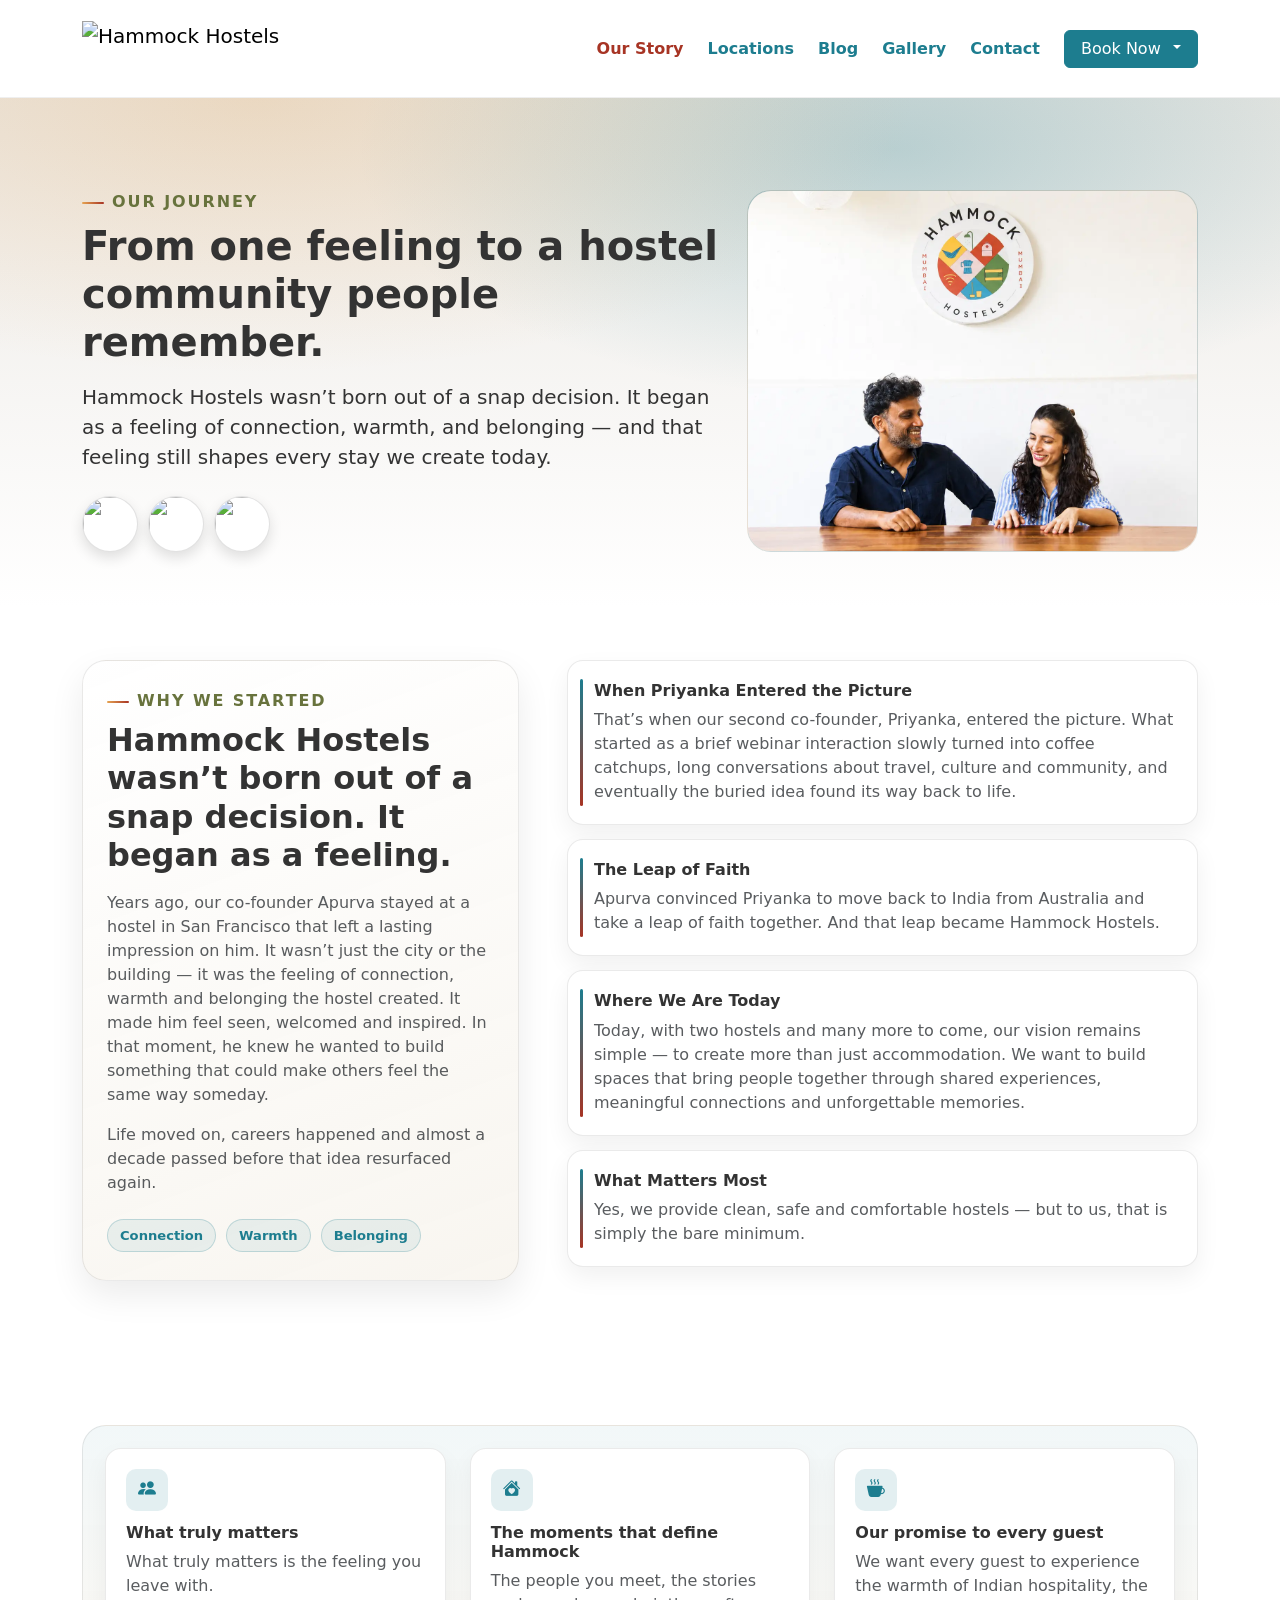
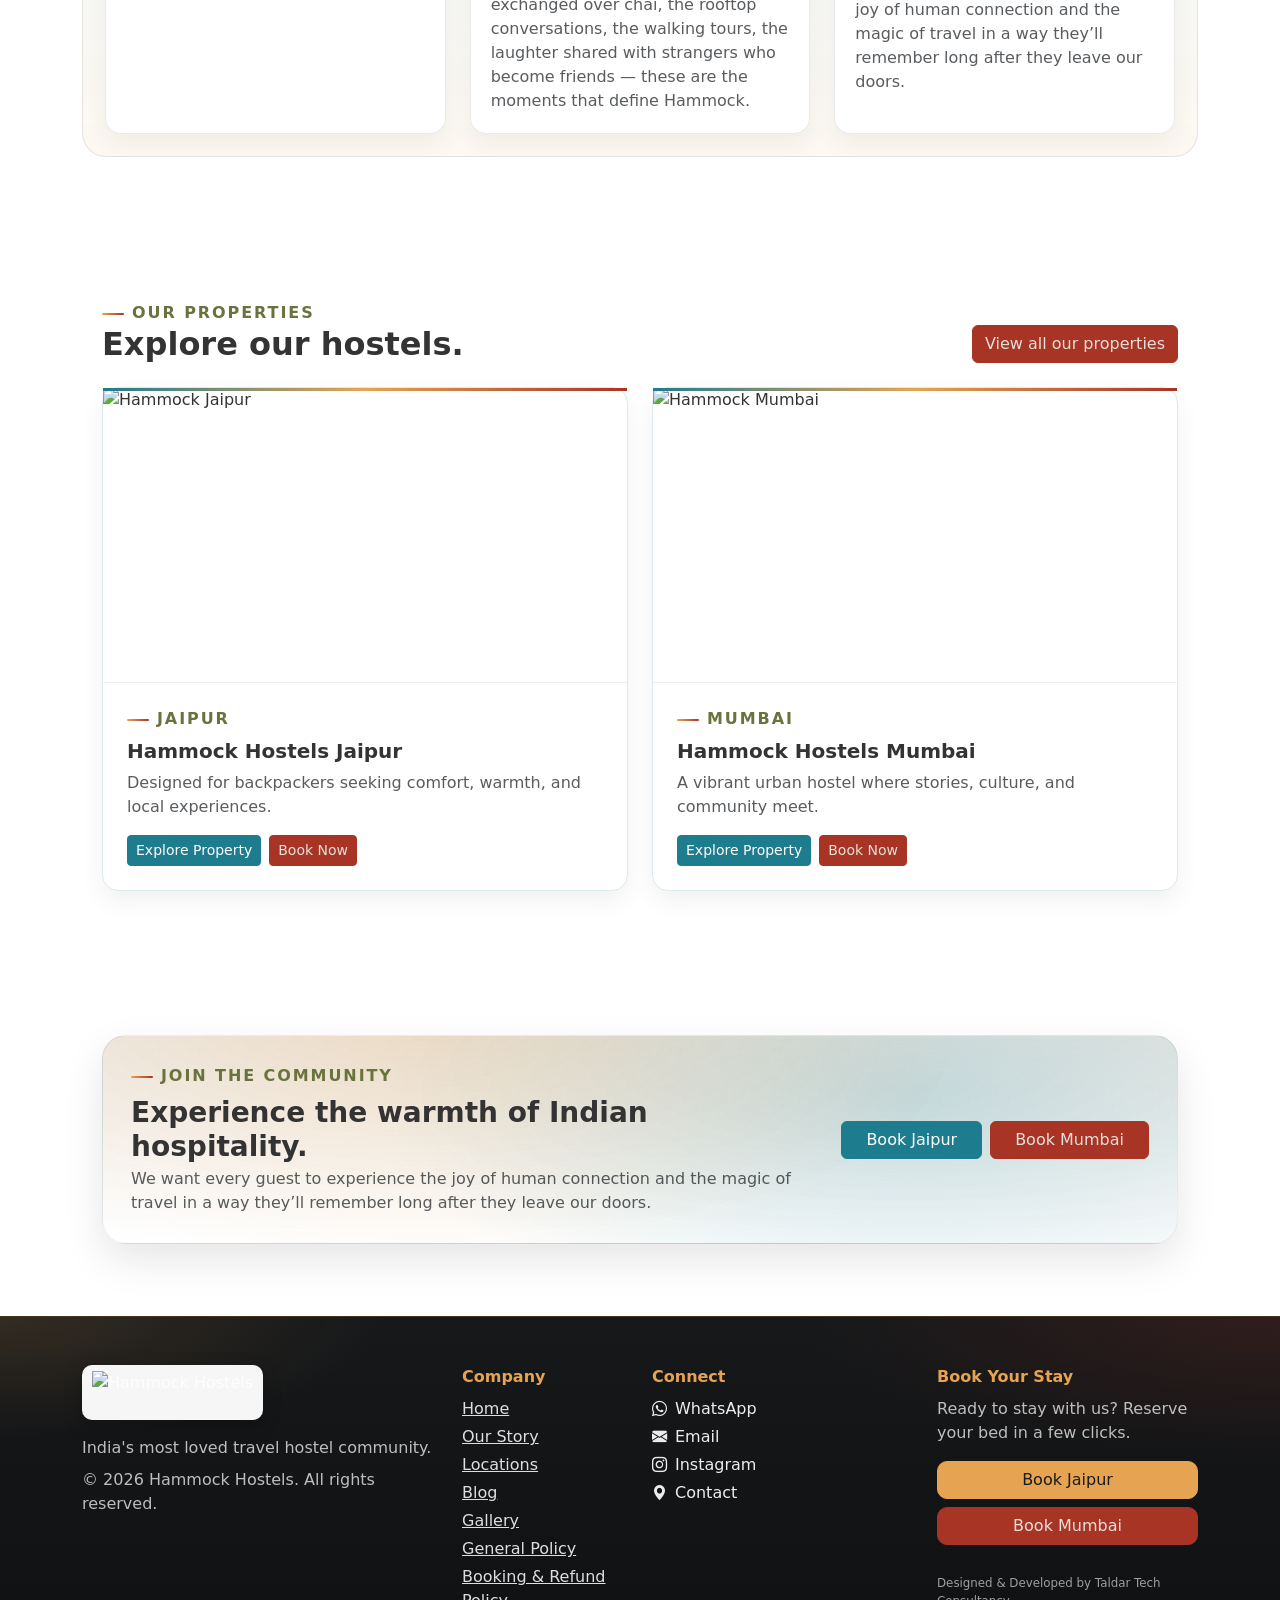
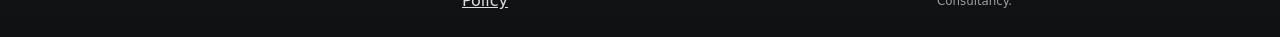
==== commit 2a50ebd3: "Revise about.html to enhance storytelling and emotional connection; update section titles and descri" ====
--- a/about.html
+++ b/about.html
@@ -69,10 +69,10 @@
       <div class="container">
         <div class="row align-items-center g-4">
           <div class="col-lg-7">
-            <div class="section-kicker mb-2">Our story</div>
-            <h1 class="display-6 fw-bold mb-3">Our story</h1>
+            <div class="section-kicker mb-2">Our Journey</div>
+            <h1 class="display-6 fw-bold mb-3">From one feeling to a hostel community people remember.</h1>
             <p class="lead mb-0">
-              Hammock Hostels wasn&rsquo;t born out of a snap decision. It began as a feeling.
+              Hammock Hostels wasn&rsquo;t born out of a snap decision. It began as a feeling of connection, warmth, and belonging &mdash; and that feeling still shapes every stay we create today.
             </p>
             <div class="logo-cluster mt-4" aria-hidden="true">
                 <img loading="lazy" decoding="async" class="logo-chip" src="assets/icons/logo-pack/Asset_29-131c7d7a-509d-4165-92bc-ad2beef2f0e0.png" alt="" aria-hidden="true" />
@@ -93,19 +93,83 @@
     </header>
 
     <main>
-      <section class="section">
-        <div class="container container-narrow">
-          <div class="hero-card p-4 p-lg-5">
-            <div class="d-grid gap-3 text-muted">
-              <p class="mb-0">Years ago, our co-founder Apurva stayed at a hostel in San Francisco that left a lasting impression on him. It wasn&rsquo;t just the city or the building — it was the feeling of connection, warmth and belonging the hostel created. It made him feel seen, welcomed and inspired. In that moment, he knew he wanted to build something that could make others feel the same way someday.</p>
-              <p class="mb-0">Life moved on, careers happened and almost a decade passed before that idea resurfaced again.</p>
-              <p class="mb-0">That&rsquo;s when our second co-founder, Priyanka, entered the picture. What started as a brief webinar interaction slowly turned into coffee catchups, long conversations about travel, culture and community, and eventually the buried idea found its way back to life.</p>
-              <p class="mb-0">Apurva convinced Priyanka to move back to India from Australia and take a leap of faith together. And that leap became Hammock Hostels.</p>
-              <p class="mb-0">Today, with two hostels and many more to come, our vision remains simple — to create more than just accommodation. We want to build spaces that bring people together through shared experiences, meaningful connections and unforgettable memories.</p>
-              <p class="mb-0">Yes, we provide clean, safe and comfortable hostels — but to us, that is simply the bare minimum.</p>
-              <p class="mb-0">What truly matters is the feeling you leave with.</p>
-              <p class="mb-0">The people you meet, the stories exchanged over chai, the rooftop conversations, the walking tours, the laughter shared with strangers who become friends — these are the moments that define Hammock.</p>
-              <p class="mb-0">We want every guest to experience the warmth of Indian hospitality, the joy of human connection and the magic of travel in a way they&rsquo;ll remember long after they leave our doors.</p>
+      <section class="section about-story-section">
+        <div class="container">
+          <div class="row g-4 g-lg-5 align-items-start">
+            <div class="col-lg-5">
+              <aside class="about-story-intro h-100">
+                <div class="section-kicker mb-2">Why we started</div>
+                <h2 class="h2 fw-bold mb-3">Hammock Hostels wasn&rsquo;t born out of a snap decision. It began as a feeling.</h2>
+                <p class="text-muted mb-3">
+                  Years ago, our co-founder Apurva stayed at a hostel in San Francisco that left a lasting impression on him. It wasn&rsquo;t just the city or the building &mdash; it was the feeling of connection, warmth and belonging the hostel created. It made him feel seen, welcomed and inspired. In that moment, he knew he wanted to build something that could make others feel the same way someday.
+                </p>
+                <p class="text-muted mb-4">
+                  Life moved on, careers happened and almost a decade passed before that idea resurfaced again.
+                </p>
+                <div class="about-story-pillars">
+                  <span class="about-story-pill">Connection</span>
+                  <span class="about-story-pill">Warmth</span>
+                  <span class="about-story-pill">Belonging</span>
+                </div>
+              </aside>
+            </div>
+            <div class="col-lg-7">
+              <div class="about-story-timeline">
+                <article class="about-story-step">
+                  <h3 class="h6 fw-semibold mb-2">When Priyanka Entered the Picture</h3>
+                  <p class="mb-0 text-muted">
+                    That&rsquo;s when our second co-founder, Priyanka, entered the picture. What started as a brief webinar interaction slowly turned into coffee catchups, long conversations about travel, culture and community, and eventually the buried idea found its way back to life.
+                  </p>
+                </article>
+                <article class="about-story-step">
+                  <h3 class="h6 fw-semibold mb-2">The Leap of Faith</h3>
+                  <p class="mb-0 text-muted">
+                    Apurva convinced Priyanka to move back to India from Australia and take a leap of faith together. And that leap became Hammock Hostels.
+                  </p>
+                </article>
+                <article class="about-story-step">
+                  <h3 class="h6 fw-semibold mb-2">Where We Are Today</h3>
+                  <p class="mb-0 text-muted">
+                    Today, with two hostels and many more to come, our vision remains simple &mdash; to create more than just accommodation. We want to build spaces that bring people together through shared experiences, meaningful connections and unforgettable memories.
+                  </p>
+                </article>
+                <article class="about-story-step">
+                  <h3 class="h6 fw-semibold mb-2">What Matters Most</h3>
+                  <p class="mb-0 text-muted">
+                    Yes, we provide clean, safe and comfortable hostels &mdash; but to us, that is simply the bare minimum.
+                  </p>
+                </article>
+              </div>
+            </div>
+          </div>
+        </div>
+      </section>
+
+      <section class="section pt-0">
+        <div class="container">
+          <div class="about-values-wrap">
+            <div class="row g-4">
+              <div class="col-md-4">
+                <article class="about-value-card h-100">
+                  <div class="about-value-icon" aria-hidden="true"><i class="bi bi-people-fill"></i></div>
+                  <h3 class="h6 fw-semibold mb-2">What truly matters</h3>
+                  <p class="text-muted mb-0">What truly matters is the feeling you leave with.</p>
+                </article>
+              </div>
+              <div class="col-md-4">
+                <article class="about-value-card h-100">
+                  <div class="about-value-icon" aria-hidden="true"><i class="bi bi-house-heart-fill"></i></div>
+                  <h3 class="h6 fw-semibold mb-2">The moments that define Hammock</h3>
+                  <p class="text-muted mb-0">The people you meet, the stories exchanged over chai, the rooftop conversations, the walking tours, the laughter shared with strangers who become friends &mdash; these are the moments that define Hammock.</p>
+                </article>
+              </div>
+              <div class="col-md-4">
+                <article class="about-value-card h-100">
+                  <div class="about-value-icon" aria-hidden="true"><i class="bi bi-cup-hot-fill"></i></div>
+                  <h3 class="h6 fw-semibold mb-2">Our promise to every guest</h3>
+                  <p class="text-muted mb-0">We want every guest to experience the warmth of Indian hospitality, the joy of human connection and the magic of travel in a way they&rsquo;ll remember long after they leave our doors.</p>
+                </article>
+              </div>
             </div>
           </div>
         </div>
--- a/assets/css/style.css
+++ b/assets/css/style.css
@@ -251,6 +251,93 @@
 }
 .hero-media:hover img{
   transform: scale(1.04);
+}
+.about-story-section{
+  padding-top: 52px;
+}
+.about-story-intro{
+  border-radius: var(--radius-lg);
+  border: 1px solid rgba(51,51,51,.1);
+  background: linear-gradient(160deg, #fff, rgba(248,245,239,.95));
+  box-shadow: 0 14px 34px rgba(0,0,0,.08);
+  padding: 28px 24px;
+}
+.about-story-pillars{
+  display: flex;
+  flex-wrap: wrap;
+  gap: 10px;
+}
+.about-story-pill{
+  display: inline-flex;
+  align-items: center;
+  border-radius: 999px;
+  border: 1px solid rgba(29,125,143,.22);
+  background: rgba(29,125,143,.08);
+  color: var(--color-primary);
+  font-size: .82rem;
+  font-weight: 600;
+  line-height: 1;
+  padding: 9px 12px;
+}
+.about-story-timeline{
+  display: grid;
+  gap: 14px;
+}
+.about-story-step{
+  position: relative;
+  border-radius: var(--radius-md);
+  border: 1px solid rgba(51,51,51,.1);
+  background: #fff;
+  box-shadow: 0 10px 24px rgba(0,0,0,.06);
+  padding: 20px 20px 20px 26px;
+}
+.about-story-step::before{
+  content: "";
+  position: absolute;
+  left: 12px;
+  top: 18px;
+  bottom: 18px;
+  width: 3px;
+  border-radius: 999px;
+  background: linear-gradient(180deg, var(--color-primary), var(--color-rust));
+}
+.about-values-wrap{
+  border-radius: var(--radius-lg);
+  background: linear-gradient(180deg, rgba(29,125,143,.06), rgba(230,164,82,.08));
+  border: 1px solid rgba(51,51,51,.1);
+  padding: 22px;
+}
+.about-value-card{
+  border-radius: var(--radius-md);
+  border: 1px solid rgba(51,51,51,.1);
+  background: rgba(255,255,255,.95);
+  box-shadow: 0 10px 24px rgba(0,0,0,.05);
+  padding: 20px;
+}
+.about-value-icon{
+  width: 42px;
+  height: 42px;
+  border-radius: 10px;
+  display: inline-flex;
+  align-items: center;
+  justify-content: center;
+  background: rgba(29,125,143,.12);
+  color: var(--color-primary);
+  font-size: 1.12rem;
+  margin-bottom: 12px;
+}
+@media (max-width: 991.98px){
+  .about-story-intro{
+    padding: 24px 20px;
+  }
+}
+@media (max-width: 575.98px){
+  .about-story-step{
+    padding: 18px 16px 18px 24px;
+  }
+  .about-values-wrap{
+    padding: 16px;
+  }
 }
 .hero-media-carousel{
   position: relative;
@@ -653,21 +740,21 @@
   display: flex;
   align-items: center;
   justify-content: center;
-  gap: 10px;
+  gap: 14px;
   margin-top: auto;
   width: 100%;
 }
 .testimonial-avatar{
-  width: 36px;
-  height: 36px;
-  border-radius: 999px;
-  display: inline-flex;
-  align-items: center;
-  justify-content: center;
-  font-size: .82rem;
-  font-weight: 700;
-  color: #fff;
-  background: linear-gradient(135deg, var(--color-primary), var(--color-rust));
+  width: auto;
+  min-width: 56px;
+  max-width: 96px;
+  height: 52px;
+  border-radius: 10px;
+  flex-shrink: 0;
+  object-fit: contain;
+  background: #fff;
+  padding: 6px 10px;
+  border: 1px solid rgba(0,0,0,.08);
 }
 .testimonial-name{
   font-weight: 500;
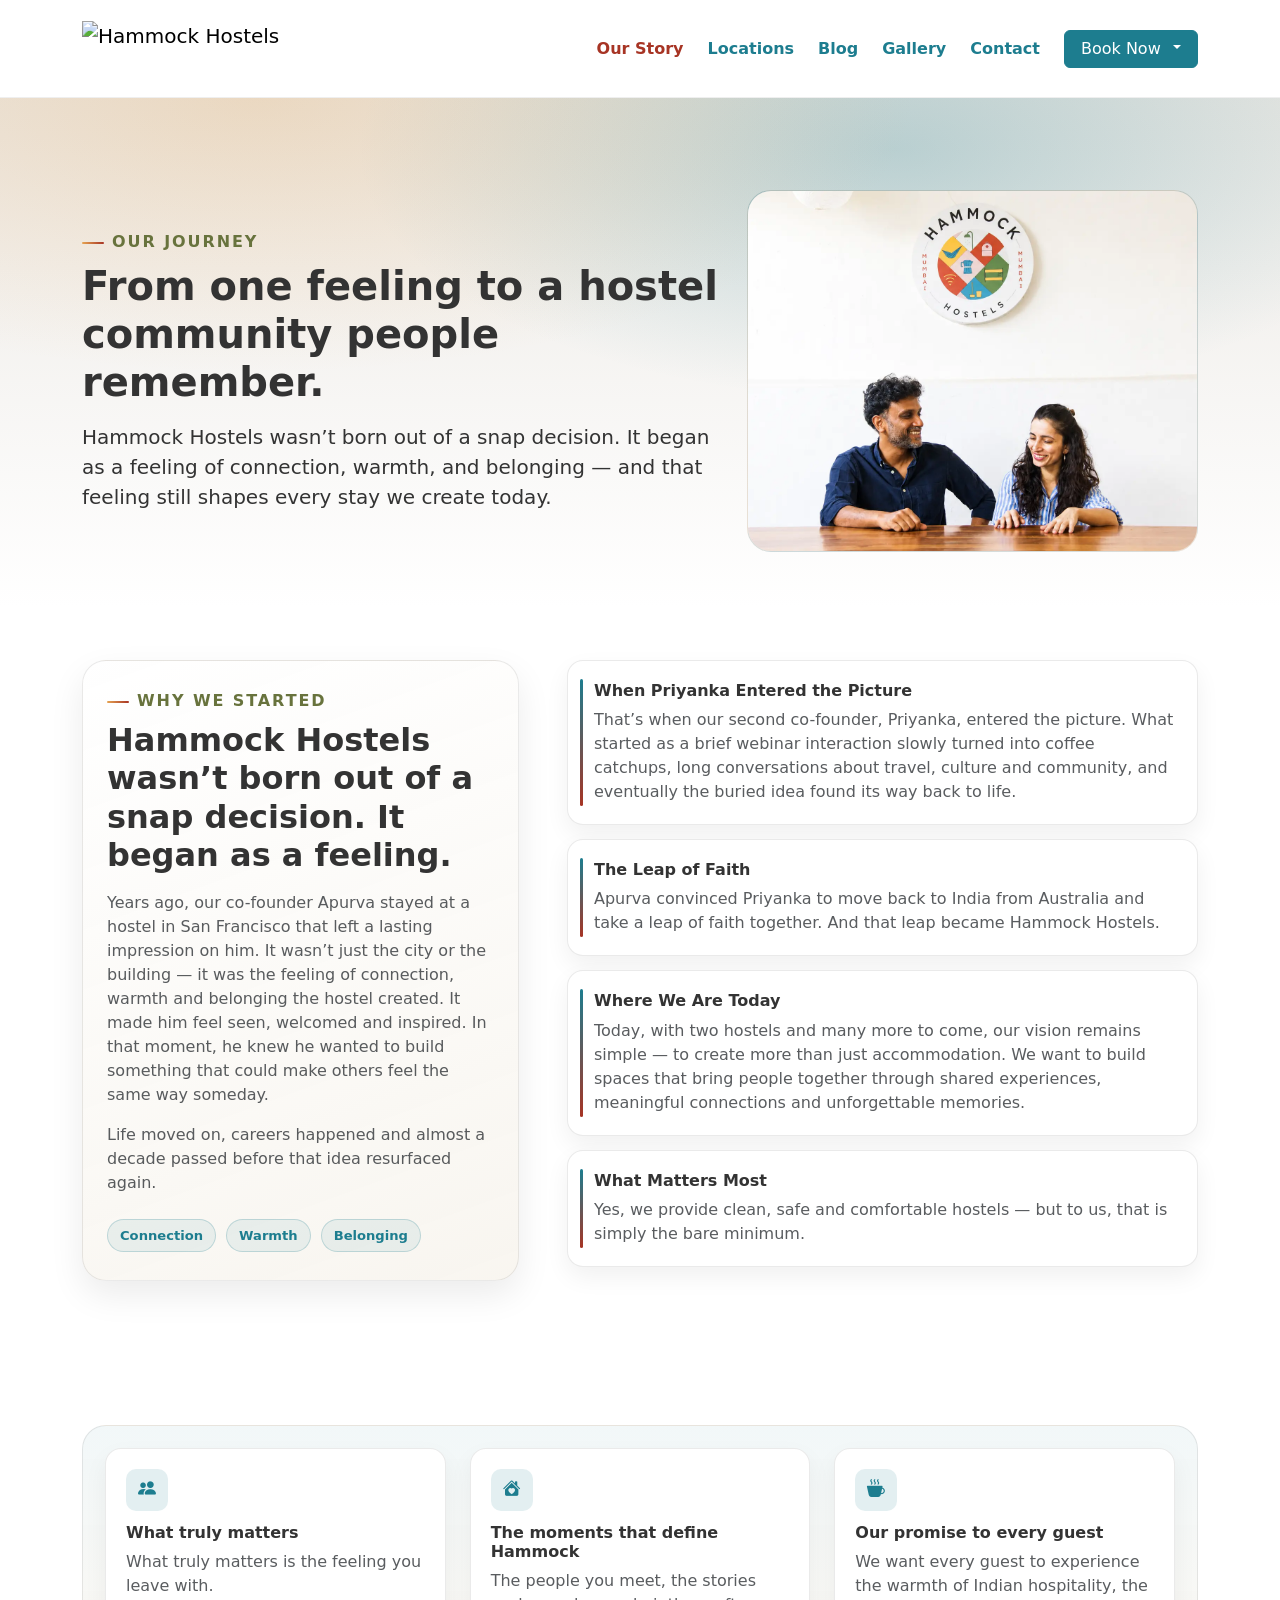
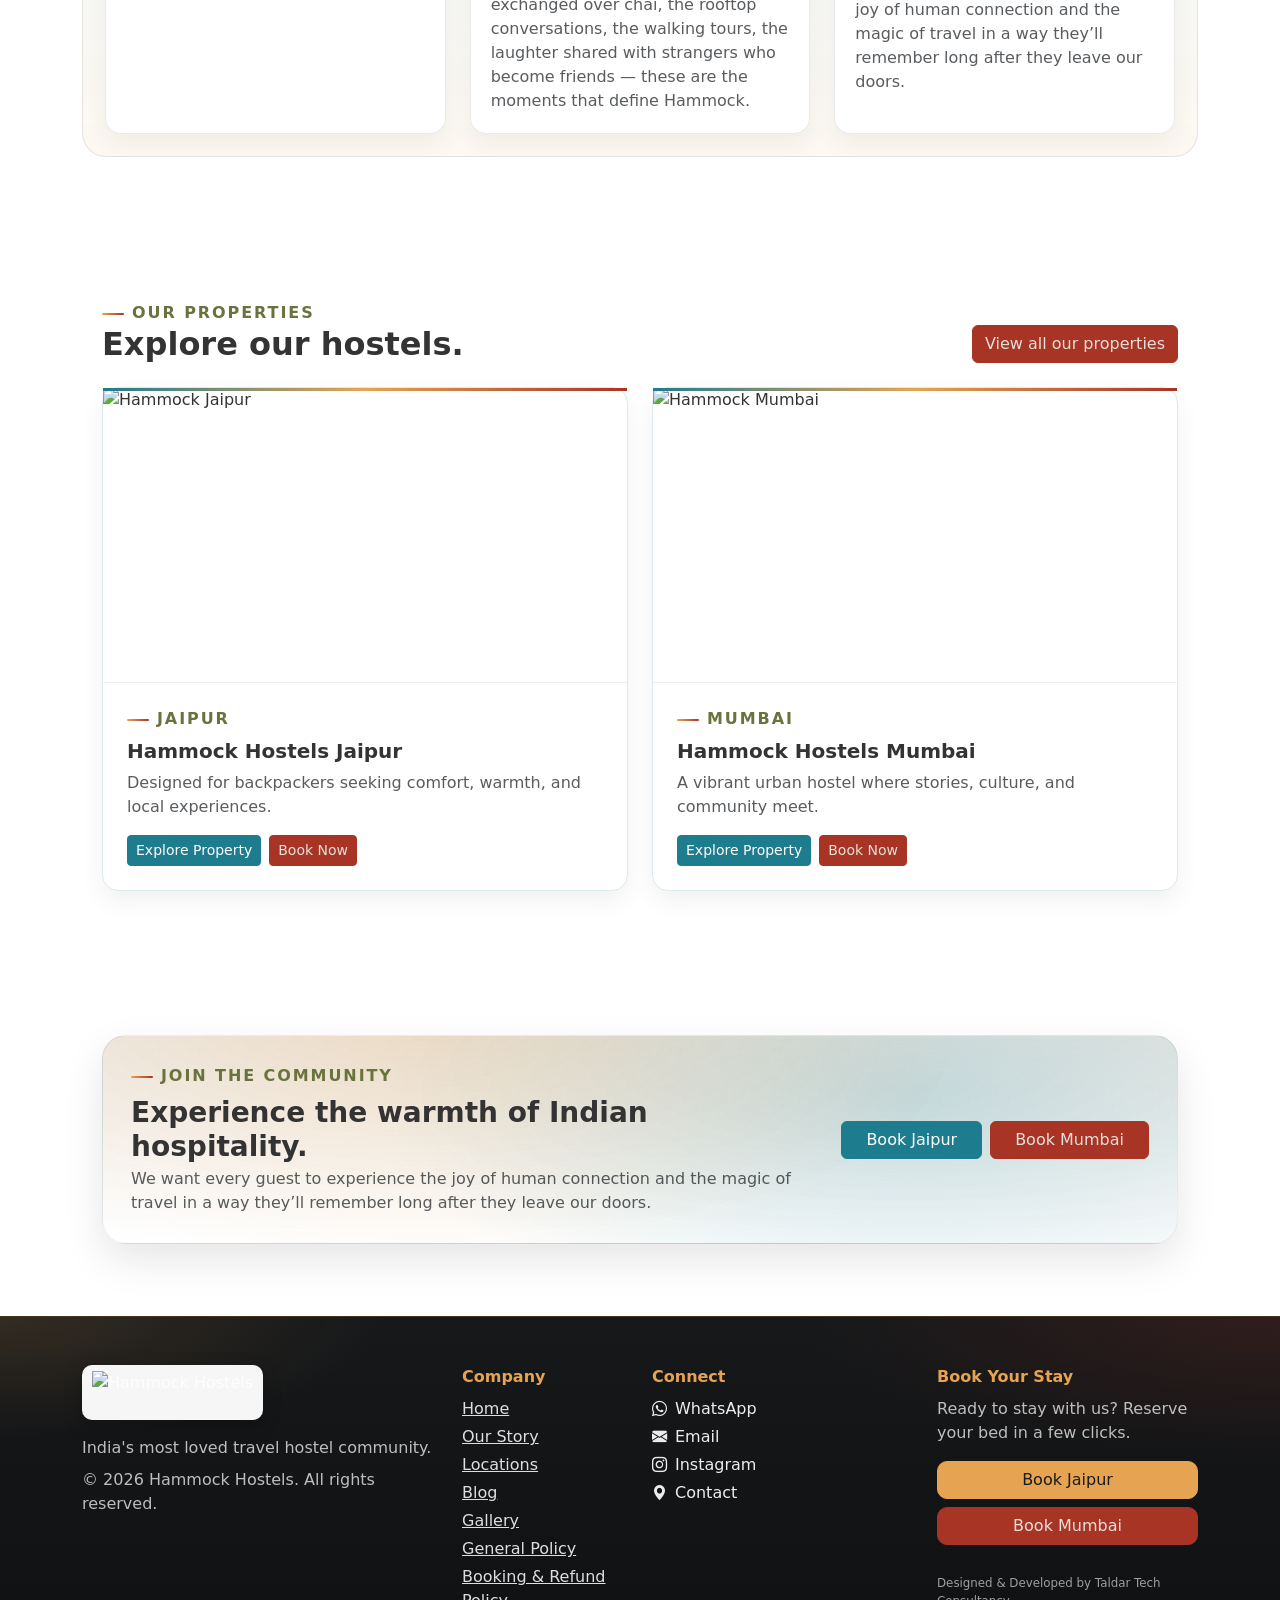
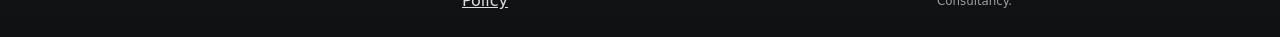
==== commit e18172af: "Remove logo cluster from about.html to streamline content and enhance focus on storytelling and emot" ====
--- a/about.html
+++ b/about.html
@@ -74,11 +74,6 @@
             <p class="lead mb-0">
               Hammock Hostels wasn&rsquo;t born out of a snap decision. It began as a feeling of connection, warmth, and belonging &mdash; and that feeling still shapes every stay we create today.
             </p>
-            <div class="logo-cluster mt-4" aria-hidden="true">
-                <img loading="lazy" decoding="async" class="logo-chip" src="assets/icons/logo-pack/Asset_29-131c7d7a-509d-4165-92bc-ad2beef2f0e0.png" alt="" aria-hidden="true" />
-                <img loading="lazy" decoding="async" class="logo-chip" src="assets/icons/logo-pack/Asset_31-cc5bdbb4-d6c3-4445-a558-3cbe6548e3f3.png" alt="" aria-hidden="true" />
-                <img loading="lazy" decoding="async" class="logo-chip" src="assets/icons/logo-pack/Asset_30-63a9f357-3b24-4699-88d5-4d96b8bf641d.png" alt="" aria-hidden="true" />
-            </div>
           </div>
           <div class="col-lg-5">
             <div class="hero-media">
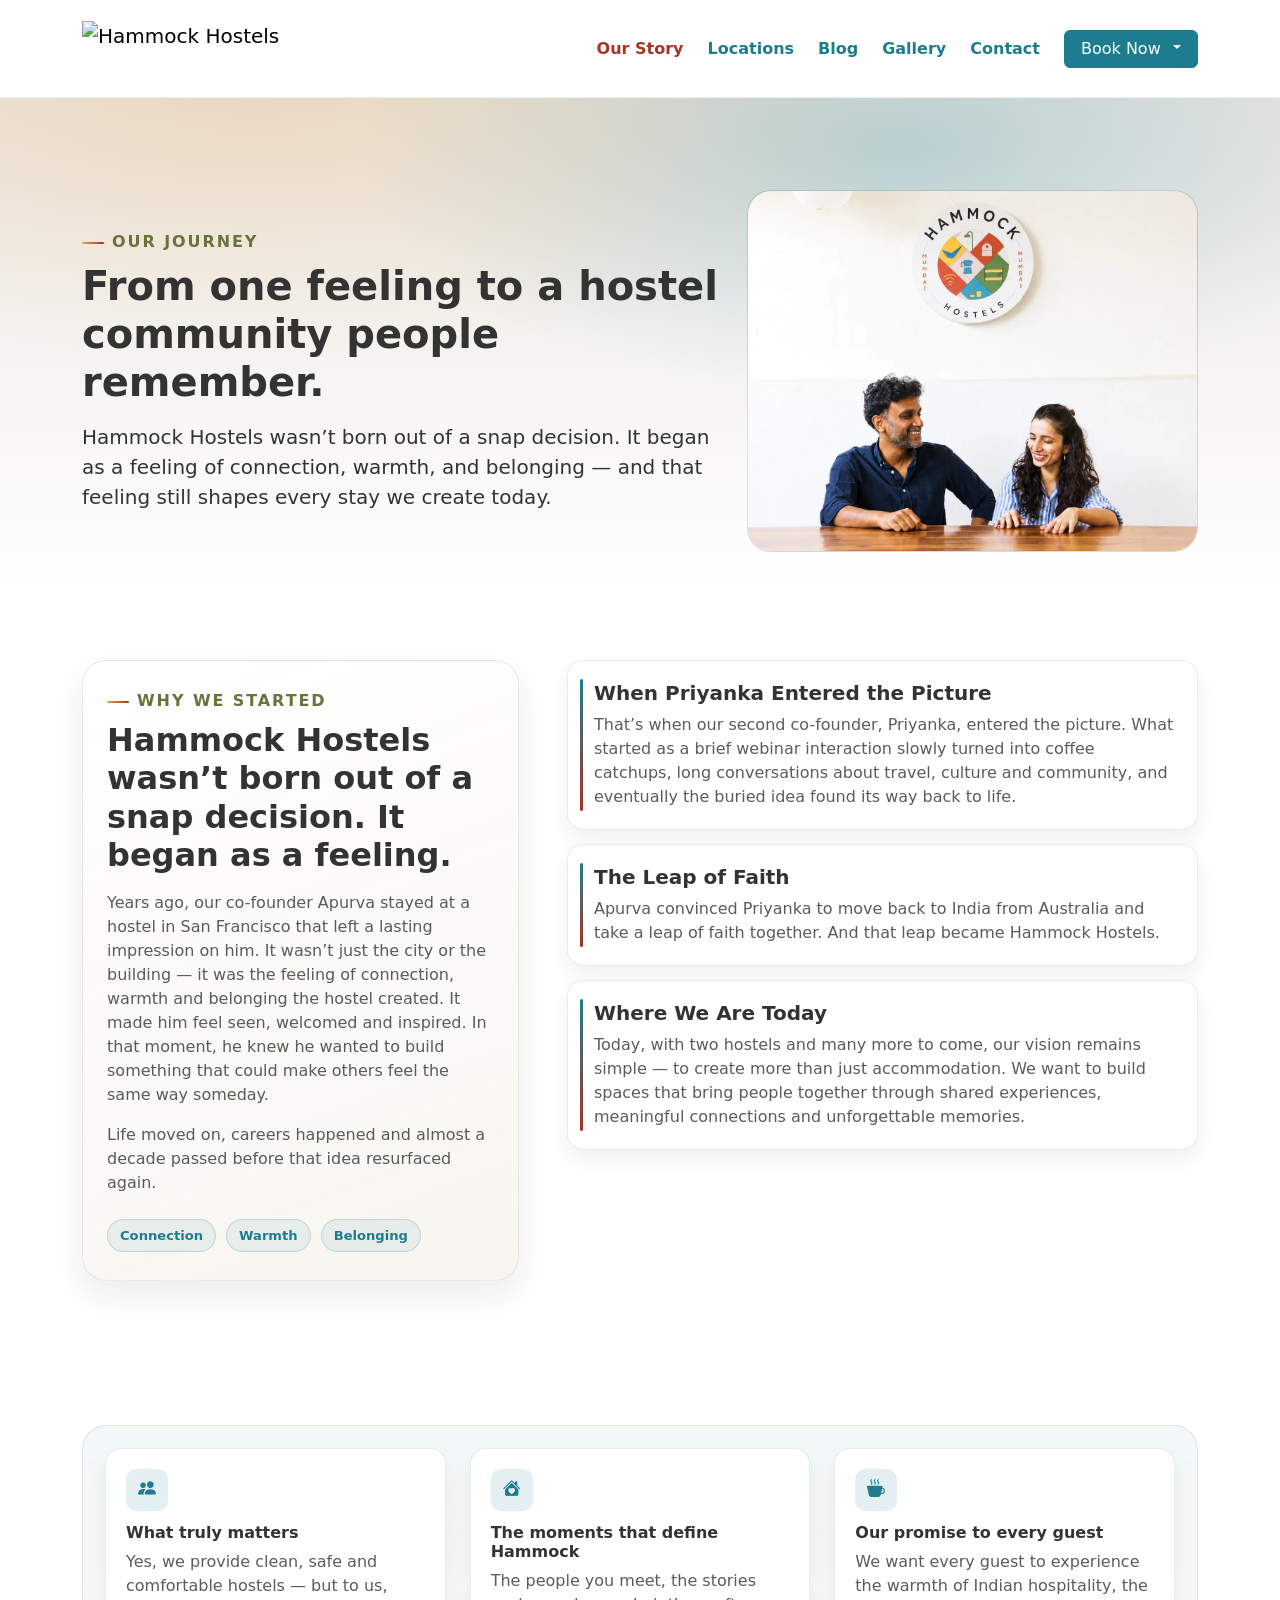
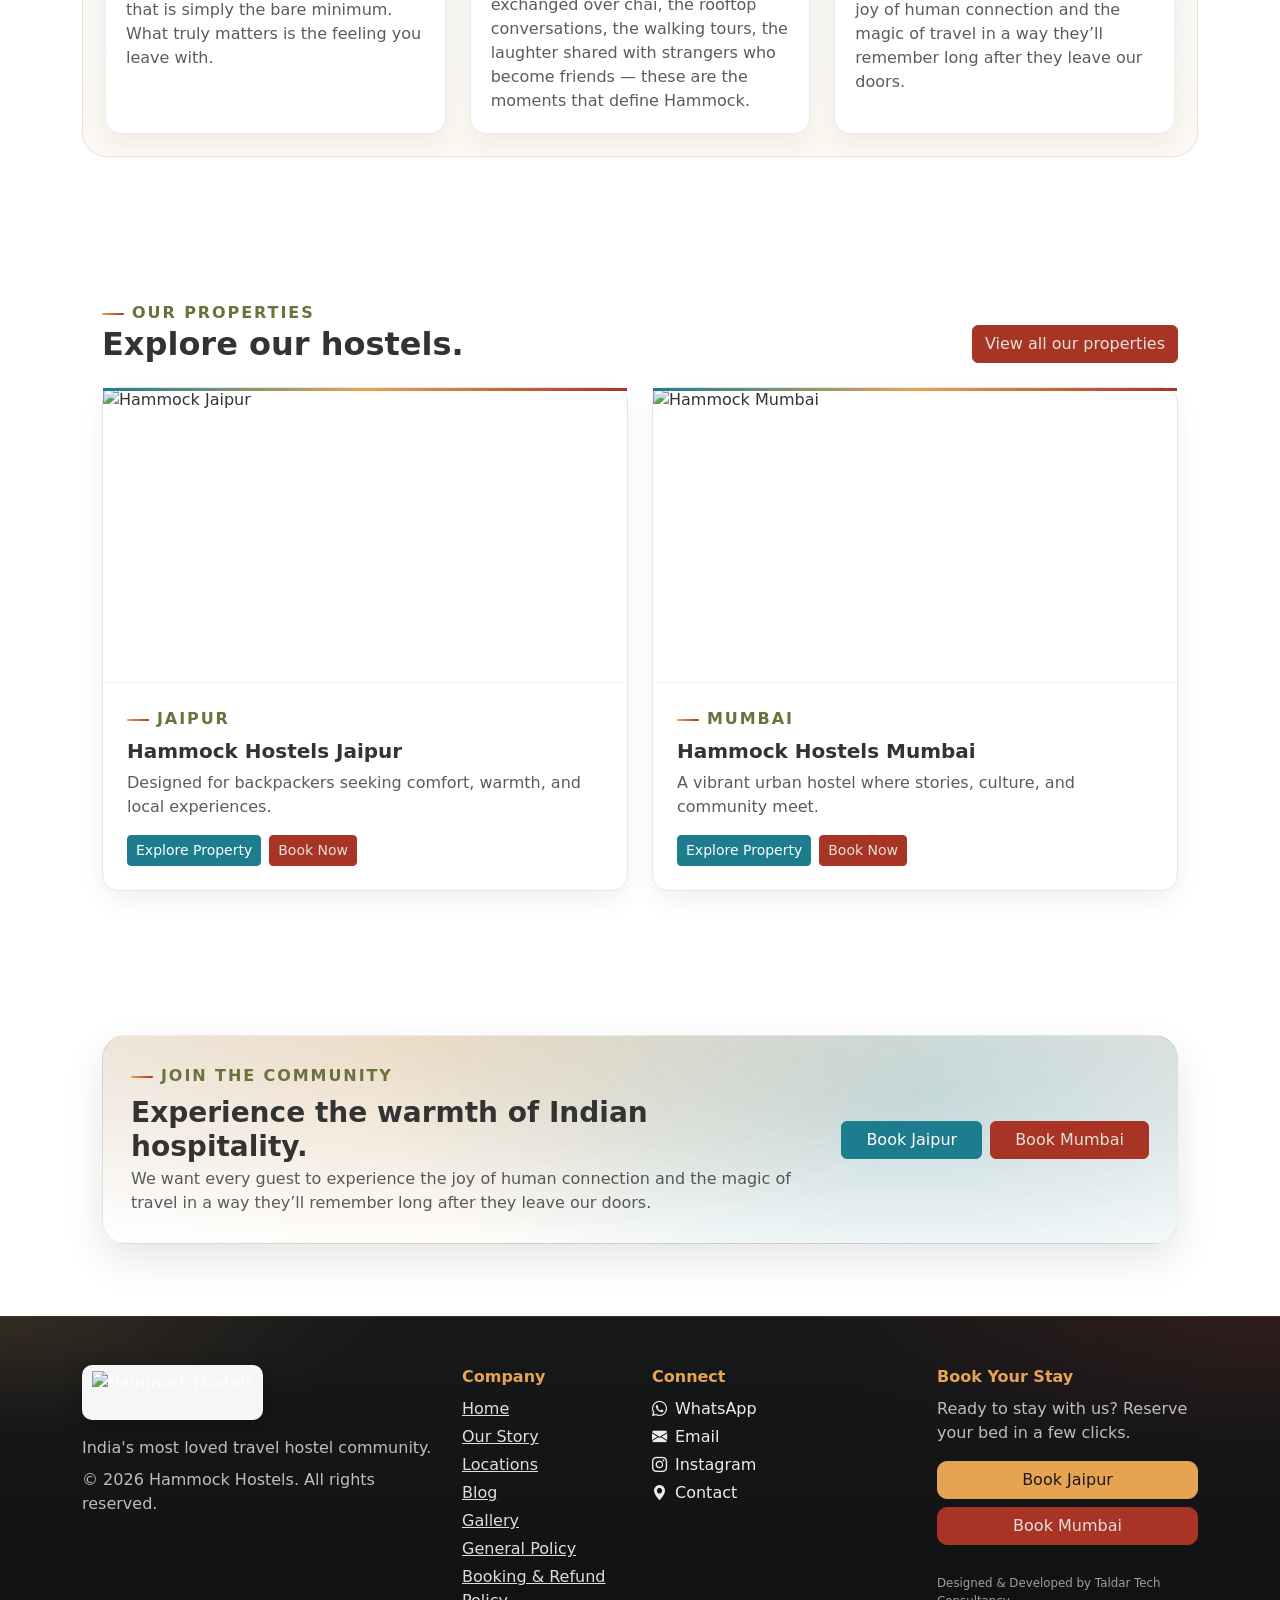
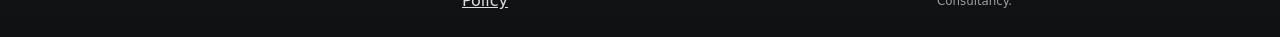
==== commit a929274a: "Update section titles in about.html to improve hierarchy and readability; enhance storytelling by re" ====
--- a/about.html
+++ b/about.html
@@ -111,29 +111,29 @@
             <div class="col-lg-7">
               <div class="about-story-timeline">
                 <article class="about-story-step">
-                  <h3 class="h6 fw-semibold mb-2">When Priyanka Entered the Picture</h3>
+                  <h3 class="h5 fw-semibold mb-2">When Priyanka Entered the Picture</h3>
                   <p class="mb-0 text-muted">
                     That&rsquo;s when our second co-founder, Priyanka, entered the picture. What started as a brief webinar interaction slowly turned into coffee catchups, long conversations about travel, culture and community, and eventually the buried idea found its way back to life.
                   </p>
                 </article>
                 <article class="about-story-step">
-                  <h3 class="h6 fw-semibold mb-2">The Leap of Faith</h3>
+                  <h3 class="h5 fw-semibold mb-2">The Leap of Faith</h3>
                   <p class="mb-0 text-muted">
                     Apurva convinced Priyanka to move back to India from Australia and take a leap of faith together. And that leap became Hammock Hostels.
                   </p>
                 </article>
                 <article class="about-story-step">
-                  <h3 class="h6 fw-semibold mb-2">Where We Are Today</h3>
+                  <h3 class="h5 fw-semibold mb-2">Where We Are Today</h3>
                   <p class="mb-0 text-muted">
                     Today, with two hostels and many more to come, our vision remains simple &mdash; to create more than just accommodation. We want to build spaces that bring people together through shared experiences, meaningful connections and unforgettable memories.
                   </p>
                 </article>
-                <article class="about-story-step">
+                <!-- <article class="about-story-step">
                   <h3 class="h6 fw-semibold mb-2">What Matters Most</h3>
                   <p class="mb-0 text-muted">
                     Yes, we provide clean, safe and comfortable hostels &mdash; but to us, that is simply the bare minimum.
                   </p>
-                </article>
+                </article> -->
               </div>
             </div>
           </div>
@@ -148,7 +148,7 @@
                 <article class="about-value-card h-100">
                   <div class="about-value-icon" aria-hidden="true"><i class="bi bi-people-fill"></i></div>
                   <h3 class="h6 fw-semibold mb-2">What truly matters</h3>
-                  <p class="text-muted mb-0">What truly matters is the feeling you leave with.</p>
+                  <p class="text-muted mb-0">Yes, we provide clean, safe and comfortable hostels &mdash; but to us, that is simply the bare minimum. <br> What truly matters is the feeling you leave with.</p>
                 </article>
               </div>
               <div class="col-md-4">
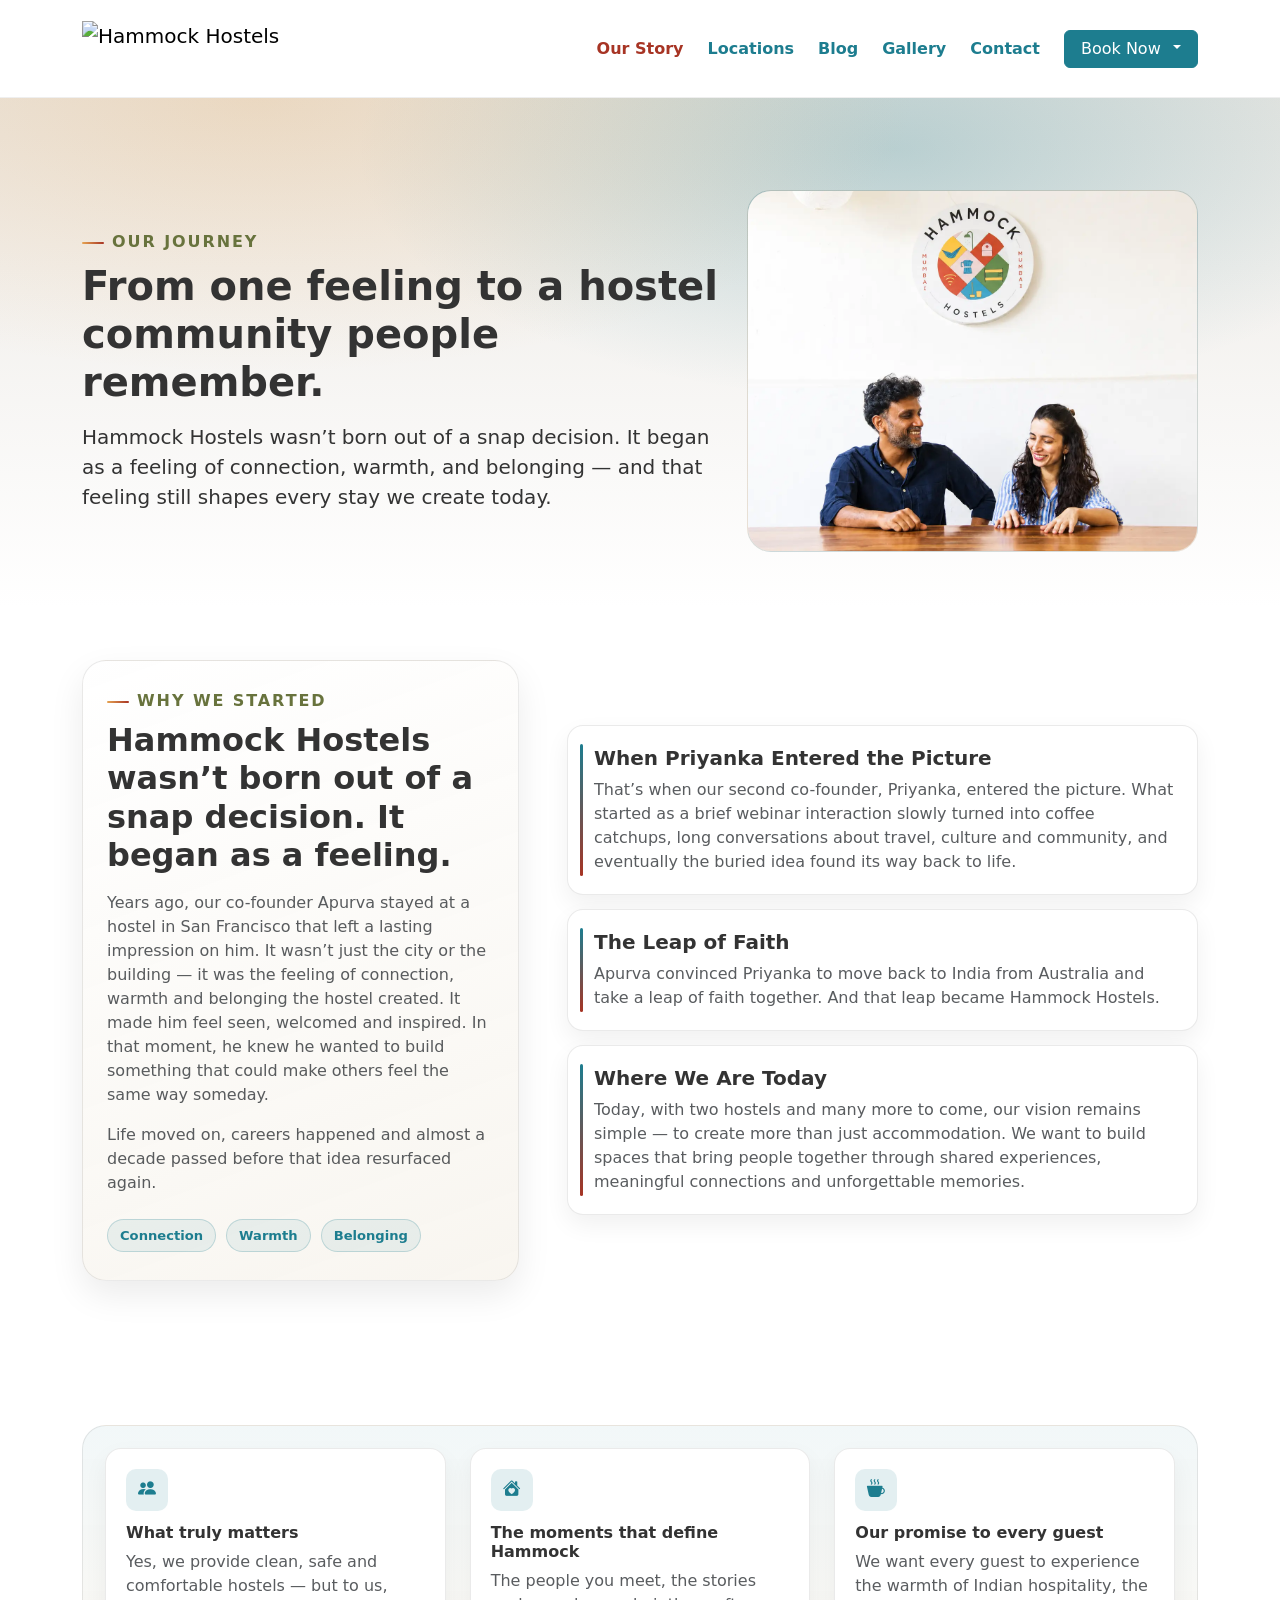
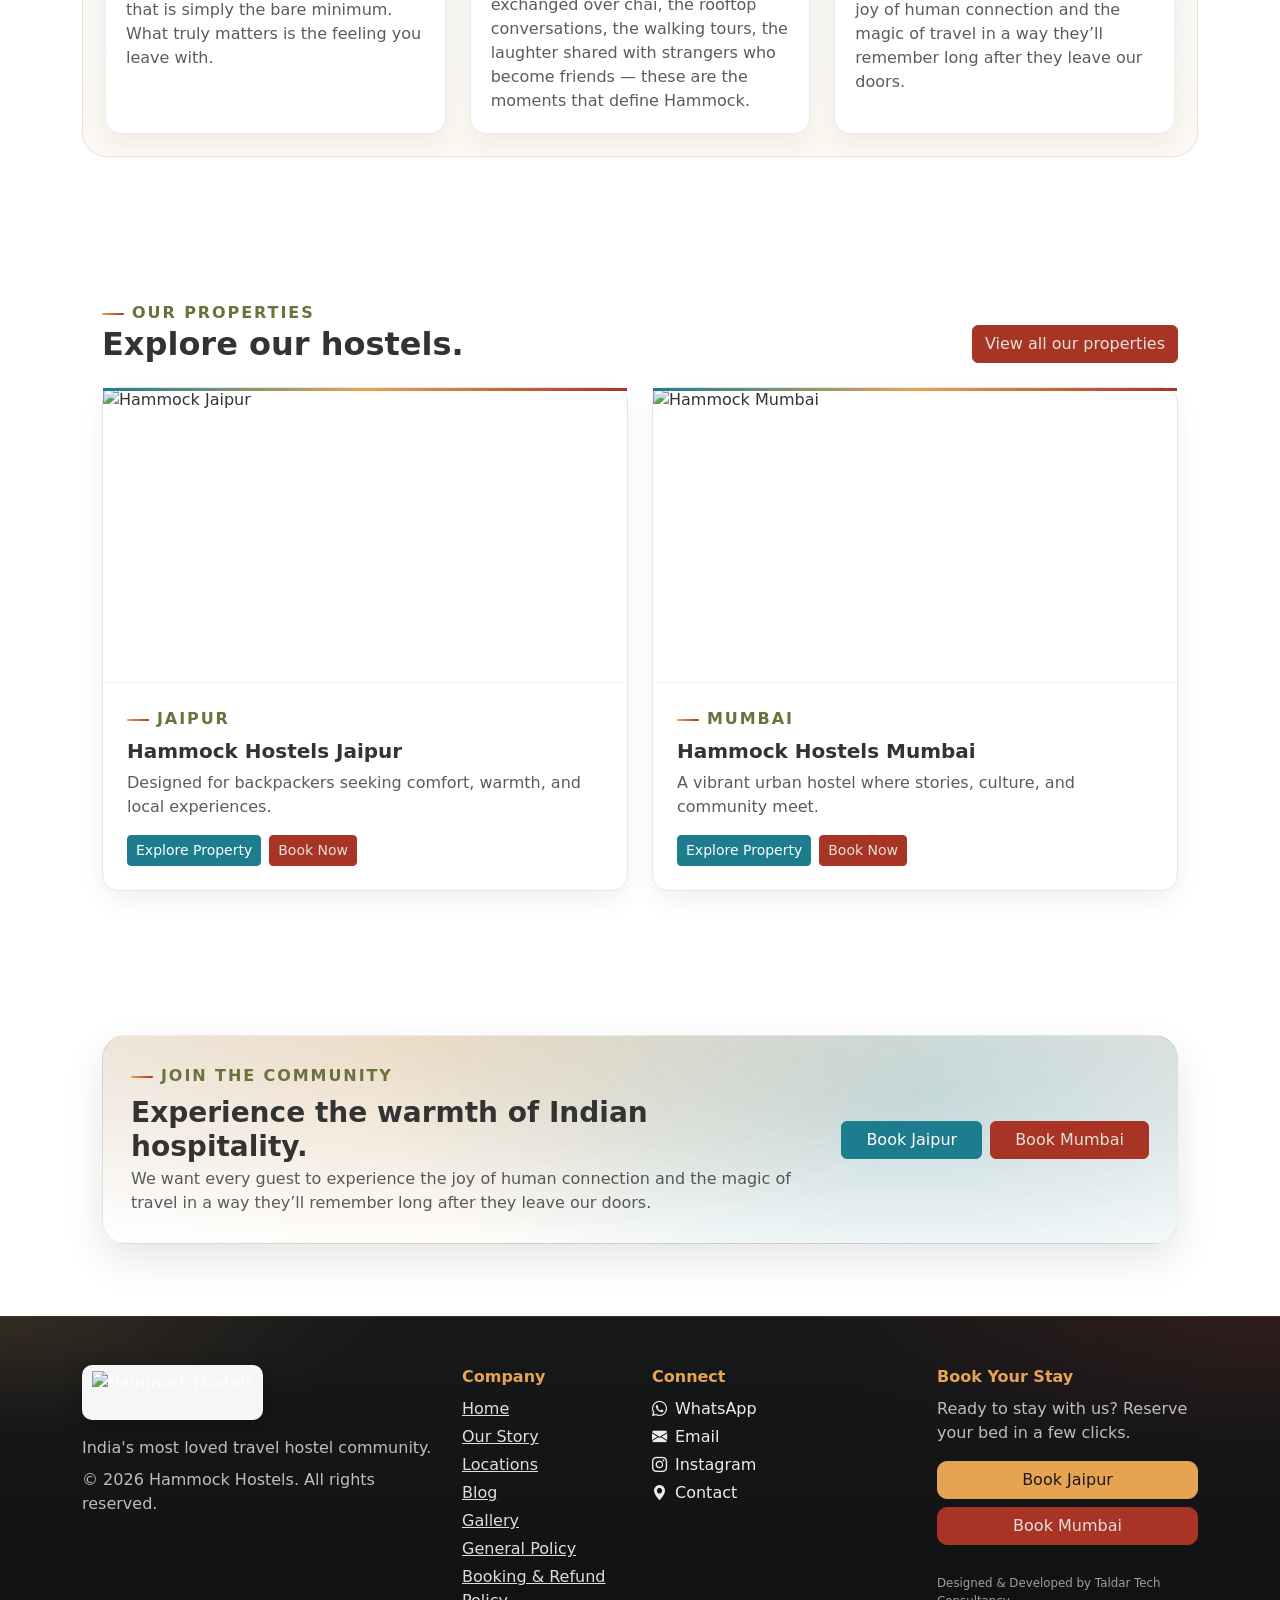
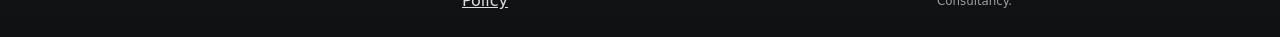
==== commit 30ac1ee9: "Refactor layout in about.html, contact.html, and properties.html to improve alignment and visual con" ====
--- a/about.html
+++ b/about.html
@@ -90,7 +90,7 @@
     <main>
       <section class="section about-story-section">
         <div class="container">
-          <div class="row g-4 g-lg-5 align-items-start">
+          <div class="row g-4 g-lg-5 align-items-center">
             <div class="col-lg-5">
               <aside class="about-story-intro h-100">
                 <div class="section-kicker mb-2">Why we started</div>
--- a/assets/css/style.css
+++ b/assets/css/style.css
@@ -1490,3 +1490,7 @@
   }
 }
 
+.width-fit-content{
+  width: -moz-fit-content !important;
+  width: fit-content !important;
+}
